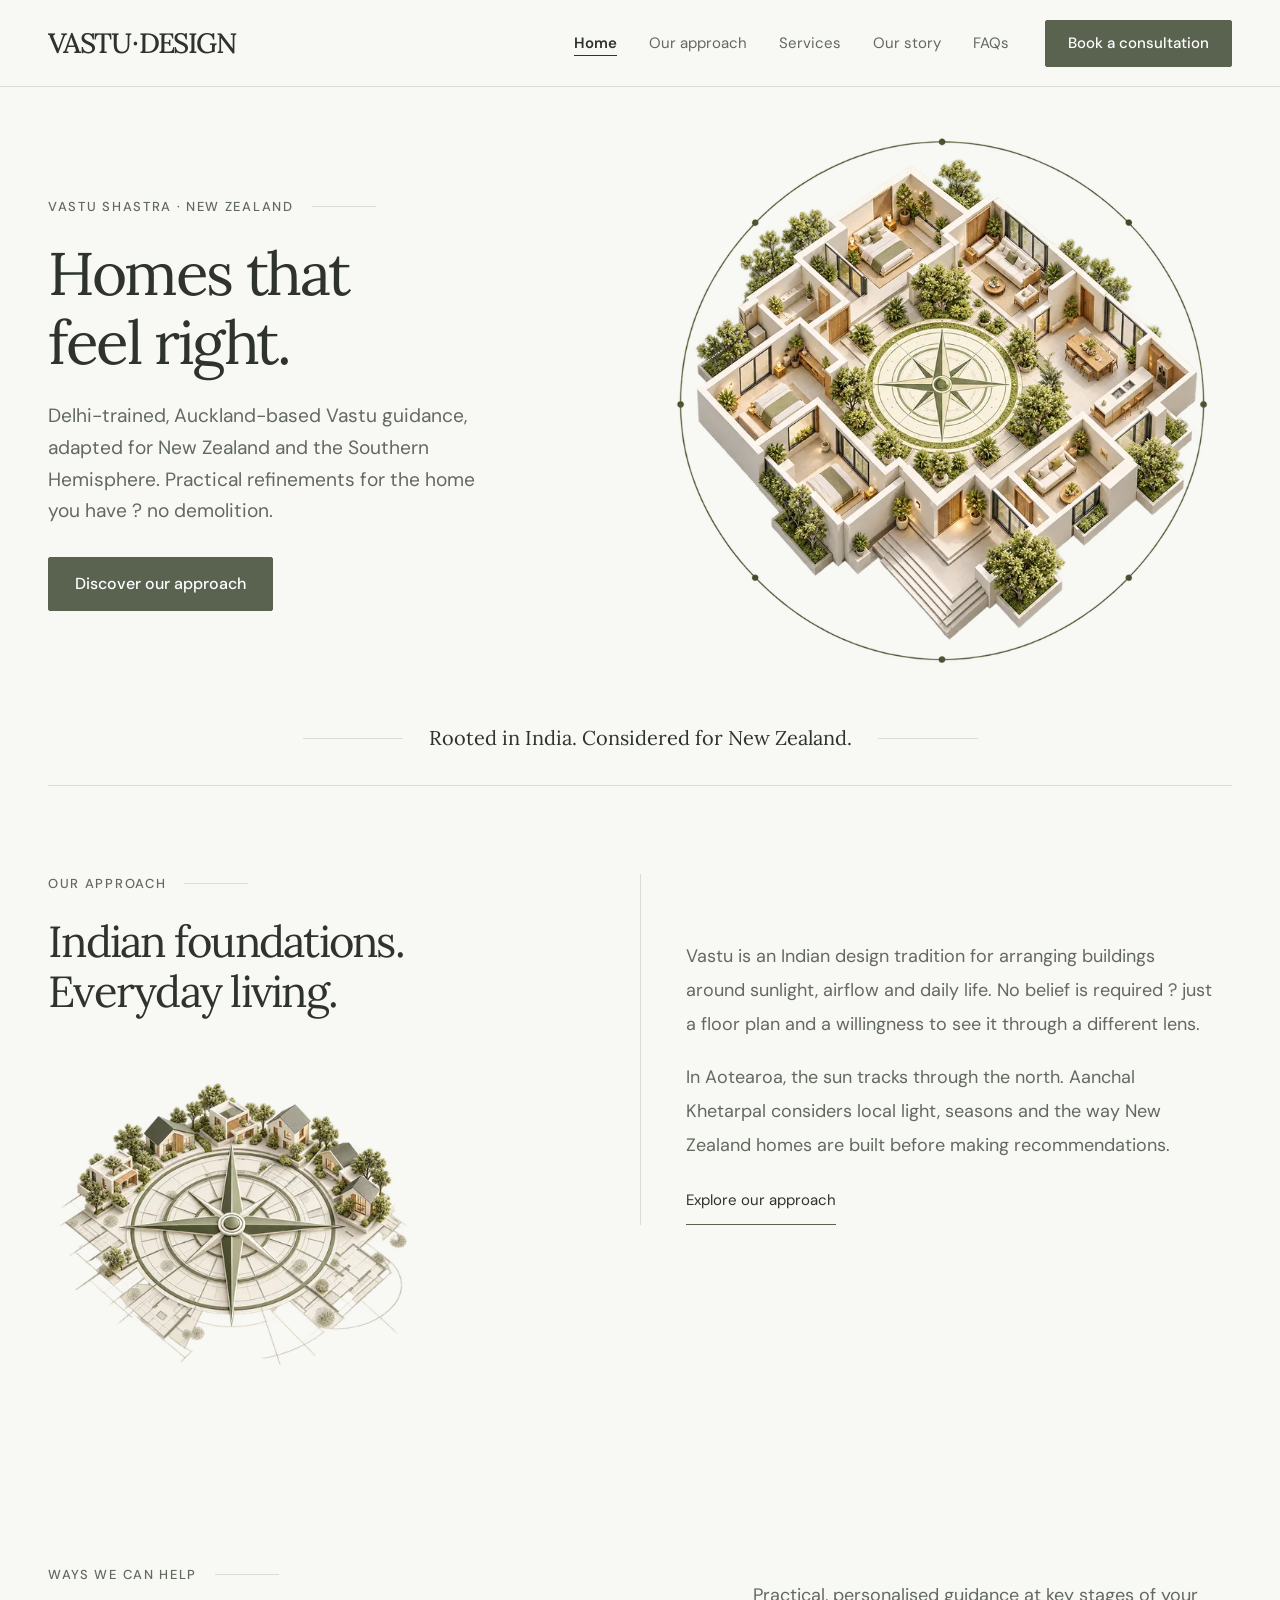
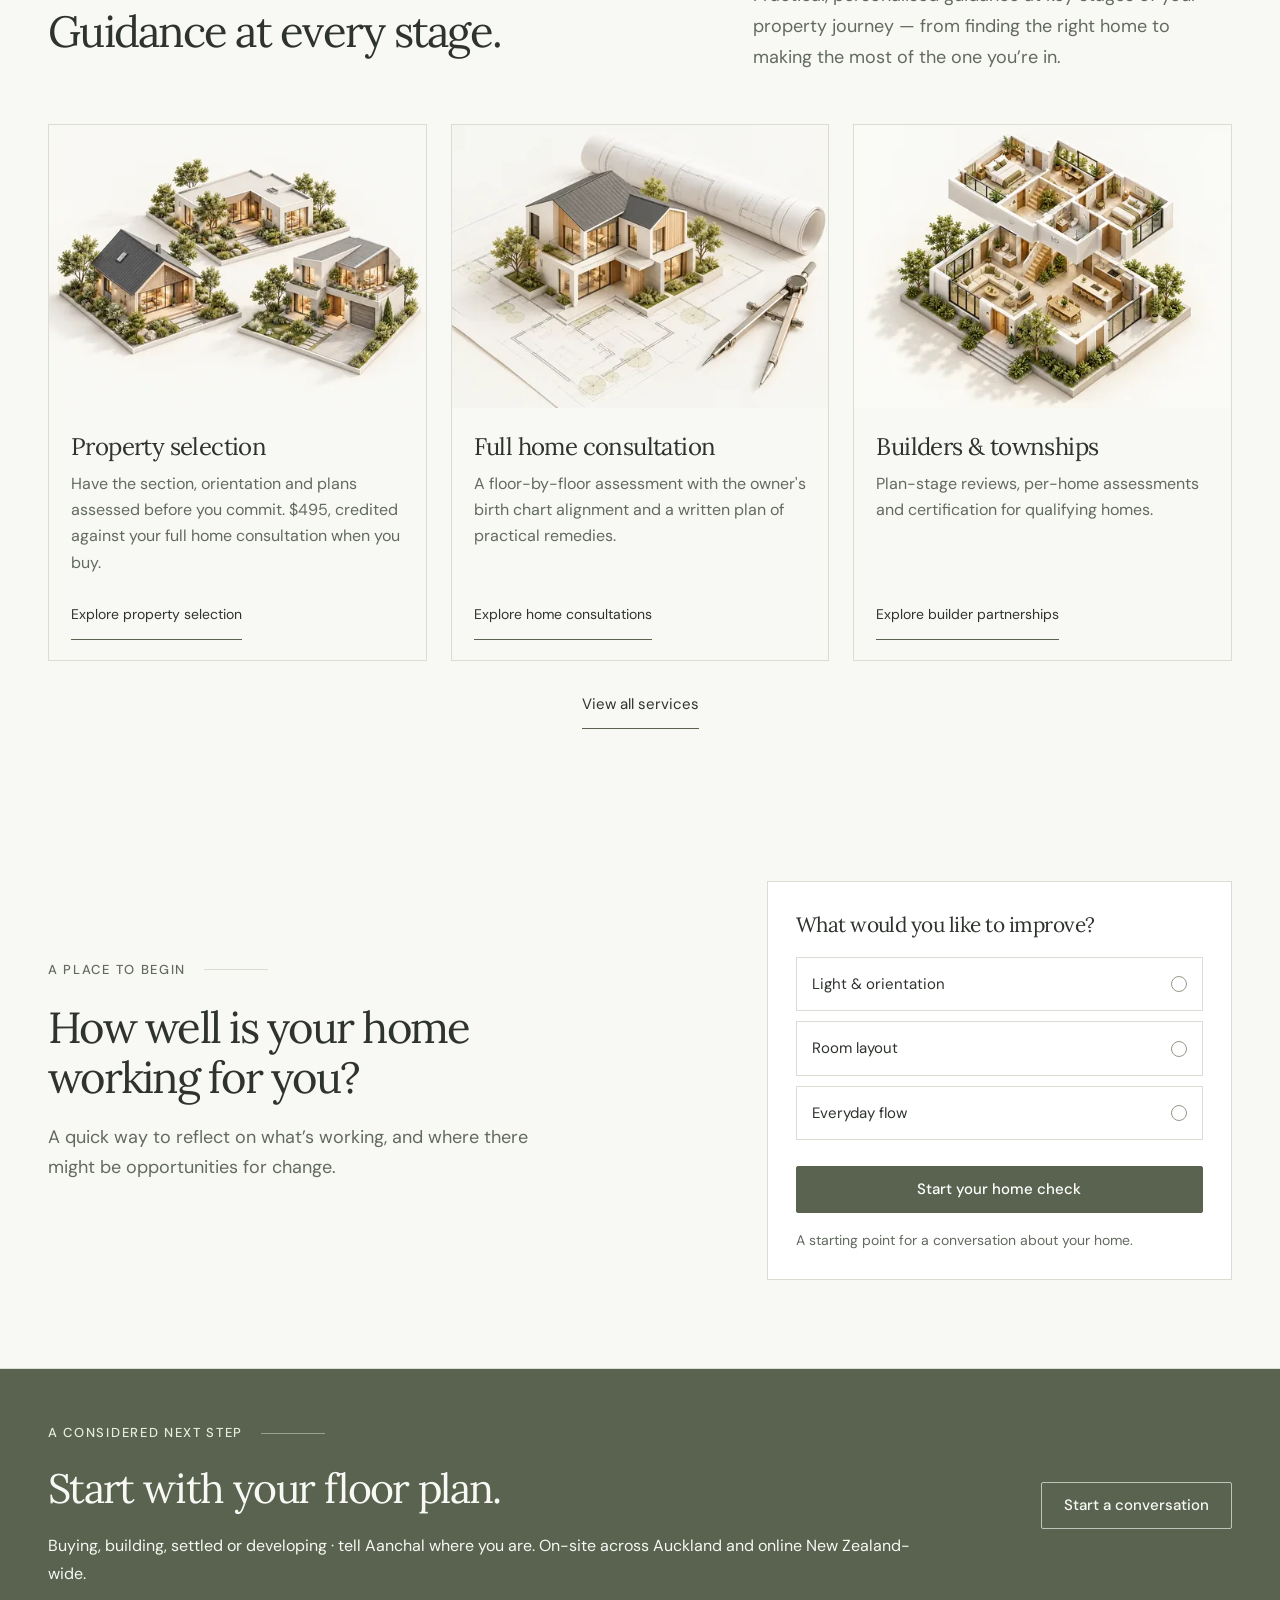
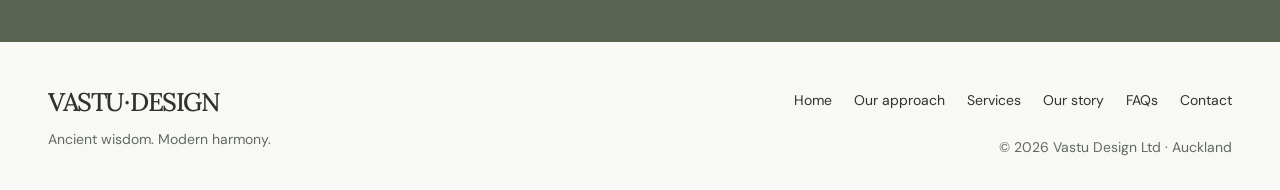
==== index.html @ be41dc6e "Initial commit" ====
<!doctype html>
<html lang="en-NZ">
<head>
  <meta charset="utf-8">
  <meta name="viewport" content="width=device-width, initial-scale=1">
  <meta name="theme-color" content="#59634f">
  <meta name="description" content="Auckland-based Vastu guidance by Aanchal Khetarpal. Southern Hemisphere consultations on-site in Auckland and online New Zealand-wide.">
  <title>Vastu Design - Homes that feel right.</title>
  <link rel="icon" type="image/svg+xml" href="data:image/svg+xml,%3Csvg%20xmlns='http://www.w3.org/2000/svg'%20viewBox='0%200%2064%2064'%3E%3Crect%20width='64'%20height='64'%20rx='10'%20fill='%23F8F8F4'/%3E%3Cpath%20d='M16%2017l16%2032%2016-32M24%2017l8%2016%208-16'%20fill='none'%20stroke='%2359634F'%20stroke-width='4'/%3E%3C/svg%3E">
  <link rel="preload" href="assets/fonts/lora-400.woff2" as="font" type="font/woff2" crossorigin>
  <link rel="preload" href="assets/fonts/dm-sans-400.woff2" as="font" type="font/woff2" crossorigin>
  <link rel="stylesheet" href="assets/vendor/bootstrap/bootstrap.min.css">
  <link rel="stylesheet" href="assets/css/styles.css">
  <script src="assets/vendor/bootstrap/bootstrap.bundle.min.js" defer></script>
  <script src="assets/js/layout.js" defer></script>
  <script src="assets/js/site.js" defer></script>
<meta property="og:title" content="Vastu Design - Homes that feel right.">
<meta property="og:description" content="Auckland-based Vastu guidance by Aanchal Khetarpal. Southern Hemisphere consultations on-site in Auckland and online New Zealand-wide.">
<meta property="og:type" content="website">
</head>
<body data-page="index">
<a class="skip-link" href="#main-content">Skip to content</a><div id="site-header-slot"></div>

  <main id="main-content"><section class="hero-section" aria-labelledby="hero-heading">
      <div class="container site-container">
        <div class="row align-items-center gx-lg-4">
          <div class="col-lg-6 hero-copy">
            <p class="eyebrow">Vastu Shastra · New Zealand</p>
            <h1 id="hero-heading">Homes that<br>feel right.</h1>
            <p class="hero-description">Delhi-trained, Auckland-based Vastu guidance, adapted for New Zealand and the Southern Hemisphere. Practical refinements for the home you have ? no demolition.</p>
            <a class="btn btn-vastu btn-lg" href="approach.html">Discover our approach</a>
          </div>
          <div class="col-lg-6 hero-art">
            <img class="img-fluid" src="assets/images/hero-vastu-home.webp" srcset="assets/images/hero-vastu-home-480.webp 480w, assets/images/hero-vastu-home-800.webp 800w, assets/images/hero-vastu-home.webp 1200w" sizes="(min-width: 1200px) 610px, (min-width: 992px) 48vw, 94vw" width="1200" height="1200" fetchpriority="high" alt="A conceptual roofless home model with a planted courtyard and a Vastu compass motif.">
          </div>
        </div>
        <p class="rooted-statement"><span>Rooted in India. Considered for New Zealand.</span></p>
      </div>
    </section>

    <section class="section-pad foundations-section home-approach" id="approach" aria-labelledby="approach-heading">
      <div class="container site-container">
        <div class="row gx-xl-5 align-items-start">
          <div class="col-lg-6">
            <p class="eyebrow">Our approach</p>
            <h2 id="approach-heading">Indian foundations. Everyday living.</h2>
            <img class="compass-art img-fluid" src="assets/images/vastu-compass.webp" srcset="assets/images/vastu-compass-480.webp 480w, assets/images/vastu-compass-800.webp 800w, assets/images/vastu-compass.webp 1000w" sizes="(min-width: 992px) 420px, 85vw" width="1000" height="1000" loading="lazy" decoding="async" alt="A conceptual architectural compass surrounded by miniature homes and floor-plan linework.">
          </div>
          <div class="col-lg-6 foundations-copy">
<p>Vastu is an Indian design tradition for arranging buildings around sunlight, airflow and daily life. No belief is required ? just a floor plan and a willingness to see it through a different lens.</p>
<p>In Aotearoa, the sun tracks through the north. Aanchal Khetarpal considers local light, seasons and the way New Zealand homes are built before making recommendations.</p>
<a class="text-link" href="approach.html">Explore our approach</a>
</div>
</div>
        </div>
    </section>

    <section class="section-pad services-section" id="services" aria-labelledby="services-heading">
      <div class="container site-container">
        <div class="row align-items-end gy-3 mb-5">
          <div class="col-lg-6">
<p class="eyebrow">Ways we can help</p>
<h2 id="services-heading">Guidance at every stage.</h2>
</div>
          <div class="col-lg-5 offset-lg-1"><p class="section-intro mb-1">Practical, personalised guidance at key stages of your property journey — from finding the right home to making the most of the one you’re in.</p></div>
        </div>
        <div class="row g-4 service-grid">
          <div class="col-md-6 col-lg-4">
            <article class="service-card">
              <img class="service-image" src="assets/images/property-selection.webp" srcset="assets/images/property-selection-480.webp 480w, assets/images/property-selection-800.webp 800w, assets/images/property-selection.webp 1000w" sizes="(min-width: 992px) 365px, (min-width: 768px) 46vw, 94vw" width="1000" height="750" loading="lazy" decoding="async" alt="Three miniature homes illustrating different property choices.">
              <div class="service-body">
<h3>Property selection</h3>
<p>Have the section, orientation and plans assessed before you commit. $495, credited against your full home consultation when you buy.</p>
<a class="text-link" href="services.html#property-selection">Explore property selection</a>
</div>
            </article>
          </div>
          <div class="col-md-6 col-lg-4">
            <article class="service-card">
              <img class="service-image" src="assets/images/home-consultation.webp" srcset="assets/images/home-consultation-480.webp 480w, assets/images/home-consultation-800.webp 800w, assets/images/home-consultation.webp 1000w" sizes="(min-width: 992px) 365px, (min-width: 768px) 46vw, 94vw" width="1000" height="750" loading="lazy" decoding="async" alt="A miniature home on architectural drawings beside a drafting compass.">
              <div class="service-body">
<h3>Full home consultation</h3>
<p>A floor-by-floor assessment with the owner's birth chart alignment and a written plan of practical remedies.</p>
<a class="text-link" href="services.html#home-consultation">Explore home consultations</a>
</div>
            </article>
          </div>
          <div class="col-md-6 col-lg-4">
            <article class="service-card">
              <img class="service-image" src="assets/images/renovation-model.webp" srcset="assets/images/renovation-model-480.webp 480w, assets/images/renovation-model-800.webp 800w, assets/images/renovation-model.webp 1000w" sizes="(min-width: 992px) 365px, (min-width: 768px) 46vw, 94vw" width="1000" height="750" loading="lazy" decoding="async" alt="A two-storey architectural model with an upper floor lifted to reveal the layout.">
              <div class="service-body">
<h3>Builders &amp; townships</h3>
<p>Plan-stage reviews, per-home assessments and certification for qualifying homes.</p>
<a class="text-link" href="services.html#builders">Explore builder partnerships</a>
</div>
            </article>
          </div>
        </div>
        <div class="section-link-row"><a class="text-link" href="services.html">View all services</a></div>
</div>
    </section>

    <section class="section-pad home-check-section" aria-labelledby="home-check-heading">
      <div class="container site-container">
        <div class="row align-items-center gy-5 gx-xl-5">
          <div class="col-lg-6">
            <p class="eyebrow">A place to begin</p>
            <h2 id="home-check-heading">How well is your home<br class="d-none d-xl-block"> working for you?</h2>
            <p class="section-intro">A quick way to reflect on what’s working, and where there might be opportunities for change.</p>
          </div>
          <div class="col-lg-5 offset-lg-1">
            <form class="home-check-panel" id="home-check-form">
              <fieldset>
                <legend>What would you like to improve?</legend>
                <label class="check-choice"><input type="radio" name="home_priority" value="light" required><span>Light &amp; orientation</span><span class="choice-indicator" aria-hidden="true"></span></label>
                <label class="check-choice"><input type="radio" name="home_priority" value="layout"><span>Room layout</span><span class="choice-indicator" aria-hidden="true"></span></label>
                <label class="check-choice"><input type="radio" name="home_priority" value="flow"><span>Everyday flow</span><span class="choice-indicator" aria-hidden="true"></span></label>
              </fieldset>
              <button class="btn btn-vastu w-100 mt-3" type="submit">Start your home check</button>
              <p class="form-note mb-0 mt-3">A starting point for a conversation about your home.</p>
            </form>
          </div>
        </div>
      </div>
    </section>

    <section class="developer-section page-cta" aria-labelledby="next-step-heading"><div class="container site-container"><div class="row align-items-center gy-4">
<div class="col-lg-9">
<p class="eyebrow">A considered next step</p>
<h2 id="next-step-heading">Start with your floor plan.</h2>
<p class="mb-0">Buying, building, settled or developing &middot; tell Aanchal where you are. On-site across Auckland and online New Zealand-wide.</p>
</div>
<div class="col-lg-3 text-lg-end"><a class="btn btn-outline-light" href="contact.html#enquiry-form">Start a conversation</a></div>
</div></div></section></main><div id="site-footer-slot"></div>

  <div class="modal fade" id="home-check-modal" tabindex="-1" aria-labelledby="check-result-heading" aria-hidden="true">
    <div class="modal-dialog modal-dialog-centered"><div class="modal-content">
<div class="modal-header">
<p class="eyebrow mb-0">Your starting point</p>
<button type="button" class="btn-close" data-bs-dismiss="modal" aria-label="Close"></button>
</div>
<div class="modal-body">
<h2 id="check-result-heading">A considered next step</h2>
<p id="check-result-description"></p>
<ul class="check-result-list" id="check-result-list"></ul>
</div>
<div class="modal-footer"><a class="btn btn-vastu" id="check-result-contact" href="contact.html?service=Full+home+consultation#enquiry-form">Talk about your home</a></div>
</div></div>
  </div>
</body>
</html>
---- assets/css/styles.css ----
@font-face{font-family:Lora;font-style:normal;font-weight:400;font-display:swap;src:url('../fonts/lora-400.woff2') format('woff2')}
@font-face{font-family:Lora;font-style:normal;font-weight:500;font-display:swap;src:url('../fonts/lora-500.woff2') format('woff2')}
@font-face{font-family:'DM Sans';font-style:normal;font-weight:400;font-display:swap;src:url('../fonts/dm-sans-400.woff2') format('woff2')}
@font-face{font-family:'DM Sans';font-style:normal;font-weight:500;font-display:swap;src:url('../fonts/dm-sans-500.woff2') format('woff2')}
@font-face{font-family:'DM Sans';font-style:normal;font-weight:600;font-display:swap;src:url('../fonts/dm-sans-600.woff2') format('woff2')}

:root{--ivory:#f8f8f4;--graphite:#2e342d;--olive:#59634f;--olive-hover:#424b3a;--sage:#eff1ea;--line:#d8ded1;--muted:#626a60;--paper:#fff;--body-font:'DM Sans',Arial,sans-serif;--heading-font:Lora,Georgia,serif;--bs-body-font-family:var(--body-font);--bs-body-color:var(--graphite);--bs-body-bg:var(--ivory);--bs-border-color:var(--line)}
html{scroll-behavior:smooth;scroll-padding-top:100px}
body{font-family:var(--body-font);font-size:1rem;line-height:1.75;background:var(--ivory);color:var(--graphite);-webkit-font-smoothing:antialiased}
::selection{background:#dce3d2;color:var(--graphite)}
img{max-width:100%;height:auto}
a{color:inherit;text-decoration:none}
a:hover{color:var(--olive-hover)}
button,input,select,textarea{font:inherit}
button,a,input,select,textarea{touch-action:manipulation}
:focus-visible{outline:3px solid var(--olive);outline-offset:5px}
section[id]{scroll-margin-top:100px}
h1,h2,h3,h4{font-family:var(--heading-font);font-weight:400;line-height:1.15;letter-spacing:-.04em;text-wrap:balance;color:var(--graphite)}
h1{font-size:clamp(2.7rem,4.7vw,4.45rem);margin:0 0 1.5rem}
h2{font-size:clamp(2.2rem,3.4vw,3.35rem);margin:0 0 1.25rem}
h3{font-size:1.55rem;margin:0 0 .65rem;letter-spacing:-.025em}
p{margin-bottom:1.15rem;color:var(--muted)}
.site-container{max-width:1240px;padding-left:28px;padding-right:28px}
.section-pad{padding:88px 0}
.eyebrow{display:flex;align-items:center;gap:18px;font-family:var(--body-font);font-size:.8125rem;line-height:1.5;font-weight:500;letter-spacing:.13em;text-transform:uppercase;color:var(--muted);margin-bottom:22px}
.eyebrow::after{content:'';width:64px;flex:none;height:1px;background:var(--line)}
.section-intro{font-size:1.125rem;line-height:1.7;max-width:520px}
.pale-panel{background:var(--sage)}
.skip-link{position:fixed;left:16px;top:-100px;padding:12px 20px;background:var(--graphite);color:#fff;z-index:1100}
.skip-link:focus{top:16px;color:#fff}
.site-header{background:rgba(248,248,244,.97);border-bottom:1px solid var(--line);position:sticky;top:0;z-index:1030}
.navbar{min-height:86px;padding-top:12px;padding-bottom:12px}
.wordmark{font-family:var(--heading-font);font-size:1.75rem;font-weight:500;letter-spacing:-.055em;line-height:1.15;white-space:nowrap;color:var(--graphite)}
.wordmark span{display:inline-block;margin:0 .05em}
.navbar-brand{margin-right:28px}
.navbar .nav-link{font-size:.9375rem;font-weight:400;color:var(--muted);padding:12px 16px!important}
.navbar .nav-link:hover,.navbar .nav-link:focus{color:var(--graphite)}
.nav-booking{margin-left:20px}
.navbar-toggler{border:1px solid var(--line);border-radius:0;padding:8px;min-width:44px;min-height:44px}
.navbar-toggler:focus{box-shadow:0 0 0 3px rgba(89,99,79,.2)}
.navbar-toggler-icon{width:1.2em;height:1.2em}
.btn{border-radius:2px;padding:12px 22px;min-height:46px;font-family:var(--body-font);font-size:.9375rem;font-weight:500;line-height:1.4;letter-spacing:0;transition:background-color .18s,color .18s,border-color .18s,box-shadow .18s}
.btn-vastu{color:#fff;background:var(--olive);border:1px solid var(--olive)}
.btn-vastu:hover,.btn-vastu:focus-visible,.btn-vastu:active{color:#fff;background:var(--olive-hover);border-color:var(--olive-hover)}
.btn-vastu:disabled{color:#fff;background:var(--olive);opacity:.65}
.btn-lg{padding:15px 26px;font-size:1rem}
.btn-outline-light{color:var(--ivory);border-color:rgba(248,248,244,.65)}
.btn-outline-light:hover{color:var(--olive);background:var(--ivory);border-color:var(--ivory)}
.text-link{display:inline-block;min-height:44px;padding:7px 0 4px;border-bottom:1px solid var(--olive);font-size:.9375rem;line-height:1.6;color:var(--graphite)}
.text-link:hover{color:var(--olive-hover);border-bottom-color:var(--olive-hover)}
.hero-section{padding-top:28px}
.hero-copy{padding-top:30px;padding-bottom:32px}
.hero-description{max-width:440px;font-size:1.2rem;line-height:1.65;margin-bottom:30px}
.hero-art{display:flex;justify-content:center;align-items:center;min-height:540px}
.hero-art img{width:100%;max-width:610px;aspect-ratio:1;object-fit:contain}
.rooted-statement{display:flex;align-items:center;justify-content:center;gap:26px;font-family:var(--heading-font);font-size:1.25rem;line-height:1.5;color:var(--graphite);padding:28px 0 32px;margin:0;border-bottom:1px solid var(--line);text-align:center}
.rooted-statement::before,.rooted-statement::after{content:'';height:1px;width:100px;background:var(--line);flex:0 1 100px}
.foundations-section{padding-bottom:76px}
.foundations-copy{padding-top:65px;padding-left:45px;border-left:1px solid var(--line)}
.foundations-copy p{font-size:1.125rem;line-height:1.9;max-width:530px}
.compass-art{display:block;width:365px;max-width:90%;margin-top:5px;aspect-ratio:1;object-fit:contain}
.principle-grid{margin-top:36px}
.principle{padding:5px 30px 0;border-right:1px solid var(--line)}
.principle:first-child{padding-left:0}
.principle:last-child{border-right:0}
.principle-number{display:block;color:var(--muted);font-size:.875rem;letter-spacing:.04em;margin-bottom:8px}
.principle p{font-size:1rem;line-height:1.6;max-width:225px;margin-bottom:0}
.hemisphere-section{padding:55px 0 40px}
.hand-art{display:block;width:100%;aspect-ratio:4/3;object-fit:contain}
.home-check-section{border-bottom:1px solid var(--line)}
.home-check-panel{padding:28px;background:var(--paper);border:1px solid var(--line)}
.home-check-panel legend{font-family:var(--heading-font);font-size:1.3rem;line-height:1.4;float:none;margin-bottom:18px;letter-spacing:-.025em}
.check-choice{position:relative;display:flex;align-items:center;gap:14px;justify-content:space-between;border:1px solid var(--line);padding:13px 15px;margin-bottom:10px;cursor:pointer;font-size:.9375rem;min-height:50px;transition:background .15s,border-color .15s}
.check-choice input{position:absolute;opacity:0;width:1px;height:1px}
.choice-indicator{width:16px;height:16px;border:1px solid #929b88;border-radius:50%;flex:none}
.check-choice:has(input:checked){background:var(--sage);border-color:var(--olive)}
.check-choice:has(input:checked) .choice-indicator{border:5px solid var(--olive);background:var(--ivory)}
.check-choice:has(input:focus-visible){outline:3px solid var(--olive);outline-offset:3px}
.form-note{font-size:.875rem;line-height:1.6;color:var(--muted)}
.services-section{padding-bottom:64px}
.service-card{height:100%;display:flex;flex-direction:column;border:1px solid var(--line);background:var(--ivory)}
.service-image{display:block;width:100%;aspect-ratio:4/3;object-fit:cover;background:var(--sage)}
.service-body{padding:25px 22px 20px;display:flex;flex-direction:column;flex:1}
.service-body h3{font-size:1.5rem}
.service-body p{line-height:1.65;margin-bottom:20px}
.service-body .text-link{margin-top:auto;align-self:flex-start;font-size:.875rem}
.secondary-services{border-top:1px solid var(--line);margin-top:34px;padding-top:26px}
.secondary-services>div{border-right:1px solid var(--line);padding:0 28px}
.secondary-services>div:first-child{padding-left:0}
.secondary-services>div:last-child{border-right:0;padding-right:0}
.secondary-services a{display:block}
.secondary-services h3{font-family:var(--body-font);font-size:1rem;letter-spacing:0;margin:0 0 8px}
.secondary-services p{font-size:.9375rem;line-height:1.65;margin:0}
.secondary-services a:hover h3{text-decoration:underline;text-underline-offset:5px}
.developer-section{background:var(--olive);padding:54px 0}
.developer-section h2{font-size:clamp(2rem,3.2vw,3rem);color:var(--ivory)}
.developer-section p{color:var(--ivory)}
.developer-section .eyebrow{color:#e8ebdf}
.developer-section .eyebrow::after{background:rgba(248,248,244,.4)}
.story-section{border-bottom:1px solid var(--line)}
.story-frame{position:relative;width:100%;max-width:340px;margin:auto;aspect-ratio:142/225;overflow:hidden;background:var(--sage)}
.story-reference{position:absolute;width:316.1971831%;max-width:none;height:auto;left:-209.8591549%;top:-541.7777778%}
.story-figure figcaption{text-align:center;font-size:.875rem;margin:15px 0 0;color:var(--muted)}
.story-video{display:block;width:100%;height:100%;object-fit:contain;background:var(--sage)}
.faq-section{padding-top:72px;padding-bottom:72px}
.vastu-accordion{--bs-accordion-bg:transparent;--bs-accordion-color:var(--muted);--bs-accordion-border-color:var(--line);--bs-accordion-btn-color:var(--graphite);--bs-accordion-active-bg:var(--sage);--bs-accordion-active-color:var(--graphite);--bs-accordion-btn-focus-box-shadow:0 0 0 3px rgba(89,99,79,.16)}
.accordion-button{font-family:var(--body-font);font-size:1rem;line-height:1.5;padding:21px 18px}
.accordion-button::after{background-image:none!important;content:'+';width:20px;height:24px;line-height:24px;font-size:1.4rem;font-weight:400;color:var(--olive);text-align:center;transform:none!important}
.accordion-button:not(.collapsed)::after{content:'−'}
.accordion-body{padding:20px 18px 25px;font-size:1rem;line-height:1.8}
.accordion-item:first-child{border-top:1px solid var(--line)}
.accordion-item:last-child{border-bottom:1px solid var(--line)}
.contact-reassurance{font-size:.9375rem;border-top:1px solid var(--line);padding-top:22px;margin-top:28px;max-width:360px}
.enquiry-form{background:var(--paper);padding:32px;border:1px solid var(--line)}
.form-label{font-size:.9375rem;color:var(--graphite);margin-bottom:7px}
.optional-label{font-size:.875rem;color:var(--muted)}
.form-control,.form-select{border:1px solid var(--line);background-color:var(--ivory);border-radius:1px;min-height:48px;padding:11px 13px;color:var(--graphite);font-size:1rem;line-height:1.6}
.form-control:focus,.form-select:focus{border-color:var(--olive);background-color:var(--paper);box-shadow:0 0 0 3px rgba(89,99,79,.12)}
textarea.form-control{min-height:155px;resize:vertical}
.form-check{padding-left:1.85rem;line-height:1.65}
.form-check-input{margin-top:.35em;margin-left:-1.85rem!important;border-color:#9aa28f;border-radius:2px!important}
.form-check-input:checked{background-color:var(--olive);border-color:var(--olive)}
.form-check-input:focus{border-color:var(--olive);box-shadow:0 0 0 3px rgba(89,99,79,.12)}
.form-check-label{font-size:.9375rem;cursor:pointer}
.honeypot{position:absolute;width:1px;height:1px;overflow:hidden;clip-path:inset(50%);white-space:nowrap}
.invalid-feedback{font-size:.875rem}
.form-status{padding:13px 15px;border:1px solid var(--line);font-size:.9375rem;line-height:1.65;color:var(--graphite);background:var(--sage)}
.form-status.is-error{border-color:#ccaba6;color:#7a352d;background:#fff8f7}
.form-status.is-success{background:var(--sage)}
.site-footer{padding:38px 0 32px}
.footer-wordmark{display:inline-block;font-size:1.6rem}
.site-footer p{font-size:.875rem;margin:7px 0 0}
.footer-nav{display:flex;justify-content:flex-end;align-items:center;flex-wrap:wrap;gap:16px 22px;font-size:.875rem;line-height:1.5}
.footer-nav a{padding:10px 0;min-height:40px}
.footer-nav a:hover{text-decoration:underline;text-underline-offset:5px}
.copyright{padding-left:22px;border-left:1px solid var(--line);color:var(--muted)}
.modal-content{background:var(--ivory);border-radius:2px;border-color:var(--line)}
.modal-header,.modal-footer{border-color:var(--line);padding:20px 25px}
.modal-body{padding:25px}
.modal-body h2{font-size:2.2rem}
.check-result-list{padding-left:22px;color:var(--muted);line-height:1.8}
.check-result-list li{margin-bottom:10px}
.modal-footer{justify-content:flex-start}

@media(min-width:1400px){.hero-art{min-height:600px}.hero-art img{max-width:640px}.hero-copy{padding-right:25px}}
@media(max-width:1199.98px){.navbar .nav-link{padding-left:12px!important;padding-right:12px!important}.nav-booking{margin-left:10px}.wordmark{font-size:1.55rem}.hero-art{min-height:470px}.section-pad{padding-top:72px;padding-bottom:72px}.principle{padding-left:22px;padding-right:22px}}
@media(max-width:991.98px){html{scroll-padding-top:88px}section[id]{scroll-margin-top:88px}.site-container{max-width:780px;padding-left:24px;padding-right:24px}.navbar{min-height:76px}.wordmark{font-size:1.6rem}.navbar-collapse{padding:14px 0 12px}.navbar .nav-link{padding:13px 0!important}.nav-booking{margin:12px 0 0}.nav-booking .btn{width:100%}.hero-section{padding-top:38px}.hero-copy{padding-top:0;padding-bottom:12px;max-width:640px}.hero-art{min-height:0;margin-top:6px}.hero-art img{max-width:600px}.hero-description{max-width:570px}.rooted-statement{font-size:1.1rem;gap:20px}.foundations-copy{padding:30px 12px 0;border-left:0}.foundations-copy p{max-width:none}.compass-art{max-width:360px;margin-bottom:0}.principle-grid{row-gap:30px;margin-top:30px}.principle{padding:0 25px!important}.principle:nth-child(odd){padding-left:0!important}.principle:nth-child(even){border-right:0}.principle p{max-width:280px}.hemisphere-section{padding:56px 0 36px}.hand-art{max-width:620px;margin:auto}.secondary-services>div{padding-left:18px;padding-right:18px}.developer-section{padding:44px 0}.story-frame{max-width:300px}.faq-section{padding-top:64px;padding-bottom:64px}.footer-nav{justify-content:flex-start}.copyright{margin-left:0}.story-section .section-intro{max-width:none}}
@media(max-width:767.98px){body{line-height:1.7}.section-pad{padding:58px 0}.site-container{padding-left:22px;padding-right:22px}.eyebrow{font-size:.8125rem;letter-spacing:.105em;gap:14px;margin-bottom:18px}.eyebrow::after{width:40px}h1{font-size:clamp(2.5rem,7.6vw,3.5rem)}h2{font-size:clamp(2.05rem,6.7vw,2.8rem)}.hero-description{font-size:1.1rem}.section-intro{font-size:1.05rem}.rooted-statement{font-size:1.05rem;padding:20px 0 26px;gap:14px}.rooted-statement::before,.rooted-statement::after{max-width:35px}.compass-art{width:320px;max-width:90%}.foundations-copy p{font-size:1.05rem;line-height:1.85}.principle{padding-right:18px!important;padding-left:18px!important}.principle h3{font-size:1.45rem}.principle p{font-size:.9375rem}.home-check-panel{padding:23px}.services-section .mb-5{margin-bottom:30px!important}.service-body{padding:24px}.service-body .text-link{font-size:.9375rem}.secondary-services{padding-top:0;margin-top:26px}.secondary-services>div{padding:20px 0!important;border-right:0;border-bottom:1px solid var(--line)}.secondary-services>div:last-child{border-bottom:0}.story-frame{max-width:280px}.enquiry-form{padding:24px}.footer-nav{gap:8px 22px}.copyright{flex-basis:100%;padding:12px 0 0;border-left:0;border-top:1px solid var(--line)}.faq-section .row{--bs-gutter-y:1.5rem}.site-footer{padding:30px 0}.developer-section h2{font-size:2.2rem}.contact-reassurance{margin-bottom:0}}
@media(max-width:374.98px){.site-container{padding-left:18px;padding-right:18px}.wordmark{font-size:1.4rem}h1{font-size:2.45rem}.eyebrow{font-size:.75rem;letter-spacing:.075em}.eyebrow::after{width:24px}.rooted-statement::before,.rooted-statement::after{display:none}.principle{padding-left:14px!important;padding-right:14px!important}.home-check-panel,.enquiry-form{padding:20px}.btn{padding-left:18px;padding-right:18px}}
@media(prefers-reduced-motion:reduce){html{scroll-behavior:auto}*,*::before,*::after{transition:none!important;animation:none!important}}

/* Multipage navigation, page openings and supporting content. */
.navbar .nav-link.active{color:var(--graphite);font-weight:600;text-decoration:underline;text-decoration-thickness:1px;text-underline-offset:7px}
.nav-booking .btn.active{color:#fff;background:var(--olive-hover);border-color:var(--olive-hover)}
.page-breadcrumb{padding-top:30px;padding-bottom:0}
.breadcrumb{--bs-breadcrumb-divider:' / ';font-size:.875rem;margin:0;color:var(--muted)}
.breadcrumb a:hover{text-decoration:underline;text-underline-offset:4px}
.breadcrumb-item.active{color:var(--muted)}
.page-opening{padding-top:52px}
.inner-page h1{font-size:clamp(2.6rem,4.4vw,3.65rem)}
.inner-page .foundations-copy{padding-top:70px}
.inner-page .foundations-section{padding-bottom:76px}
.inner-page .compass-art{width:410px;max-width:90%}
.inner-page .contact-section{margin-top:26px}
.service-card[id]{scroll-margin-top:108px}
.service-body h2{font-size:1.5rem;line-height:1.2;letter-spacing:-.025em;margin:0 0 .65rem}
.service-focus{padding-left:18px;line-height:1.7;font-size:.9375rem;color:var(--muted);margin:0 0 22px}
.service-focus li{padding-left:2px;margin:0 0 5px}
.section-link-row{margin-top:24px;text-align:center}
.step-card{border-top:1px solid var(--line);padding-top:24px;height:100%}
.step-card h3{font-size:1.5rem}
.step-card p{margin-bottom:0;line-height:1.7}
.preparation-list{margin:0 0 20px}
.preparation-list>div{padding:18px 0;border-top:1px solid var(--line)}
.preparation-list dt{font-size:1rem;font-weight:500;margin-bottom:8px}
.preparation-list dd{font-size:1rem;line-height:1.7;color:var(--muted);margin:0}
.footer-nav .copyright{flex-basis:100%;border-left:0;padding-left:0;text-align:right}
@media(min-width:992px) and (max-width:1199.98px){.navbar .nav-link{padding-left:10px!important;padding-right:10px!important}.navbar-brand{margin-right:14px}.nav-booking{margin-left:8px}.nav-booking .btn{padding-left:16px;padding-right:16px}}
@media(max-width:991.98px){.page-opening{padding-top:40px}.inner-page .foundations-copy{padding-top:28px}.footer-nav .copyright{text-align:left}.inner-page .compass-art{width:360px;max-width:90%}}
@media(max-width:767.98px){.page-breadcrumb{padding-top:24px}.page-opening{padding-top:34px}.inner-page h1{font-size:clamp(2.45rem,7.2vw,3.2rem)}.inner-page .foundations-section{padding-bottom:58px}.inner-page .contact-section{margin-top:20px}.service-focus{font-size:1rem}.section-link-row{margin-top:18px}.page-cta h2{font-size:2.2rem}.footer-nav .copyright{padding-top:12px}}
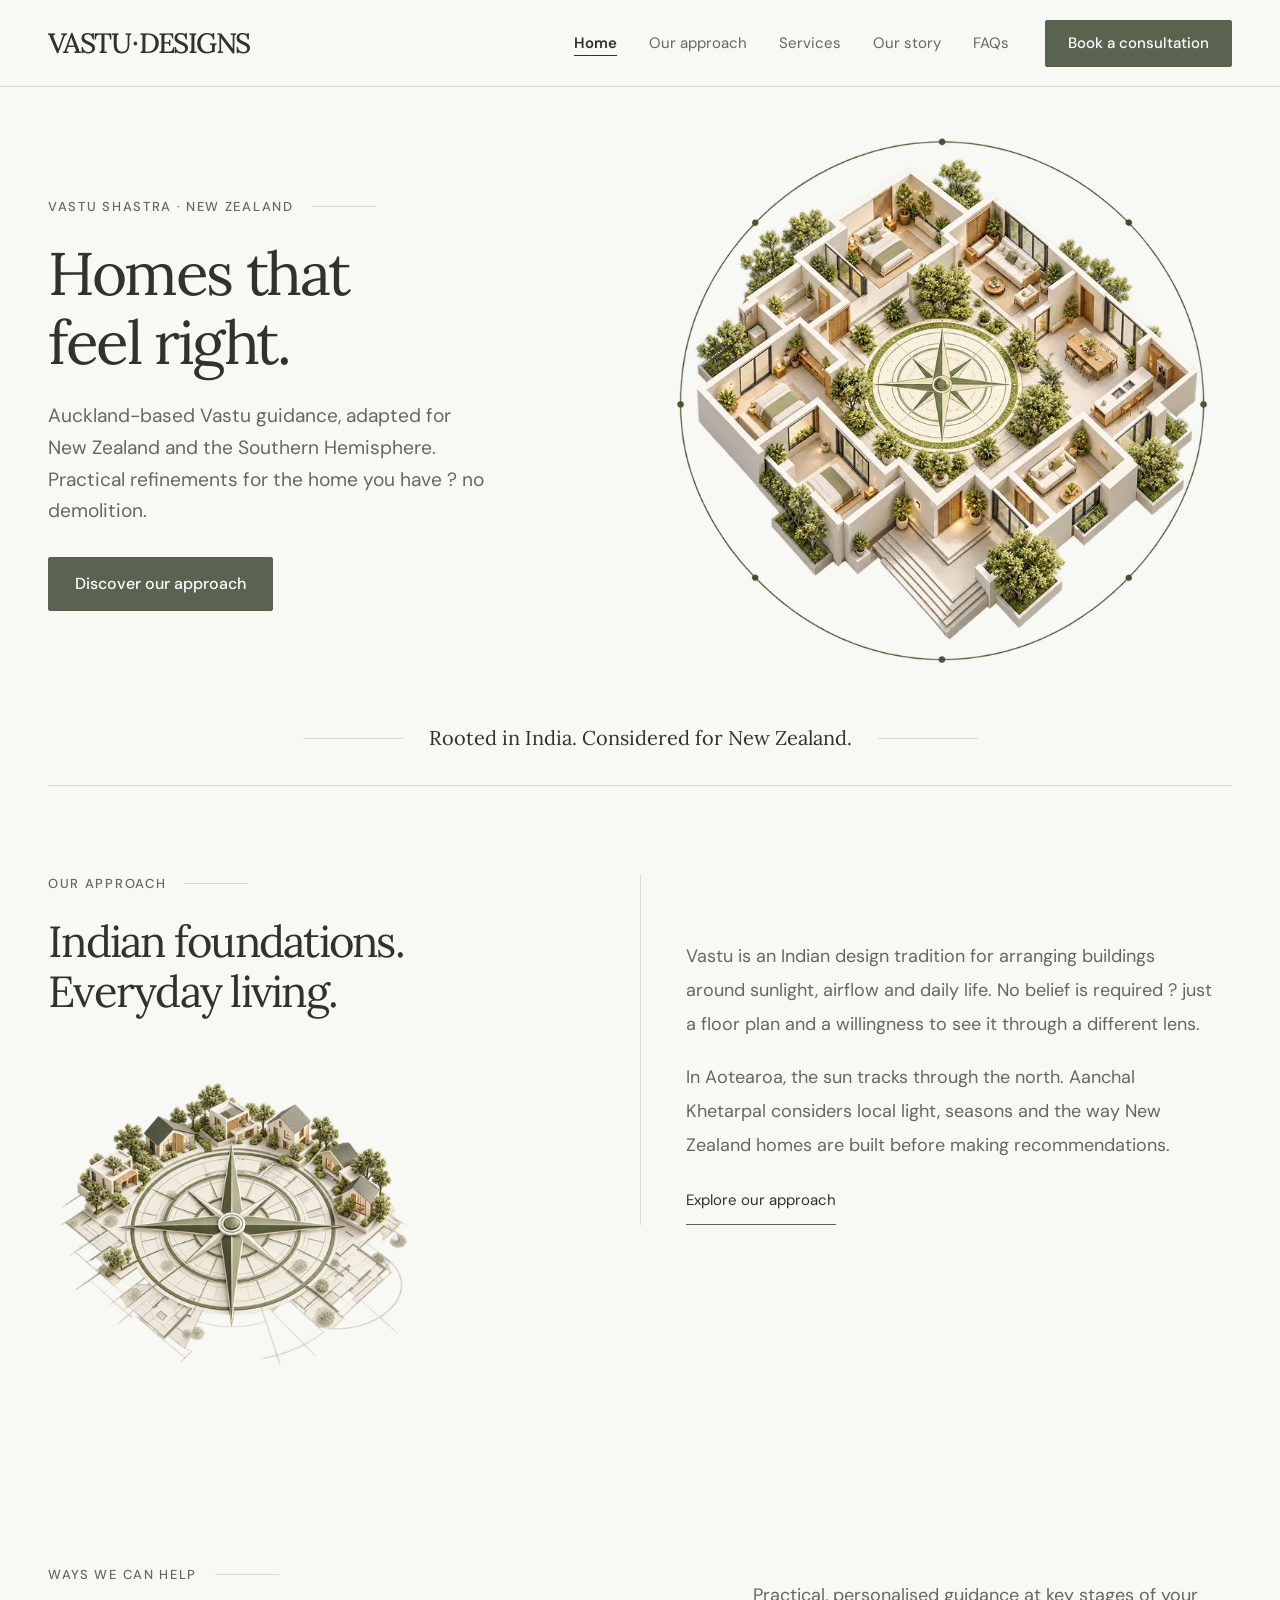
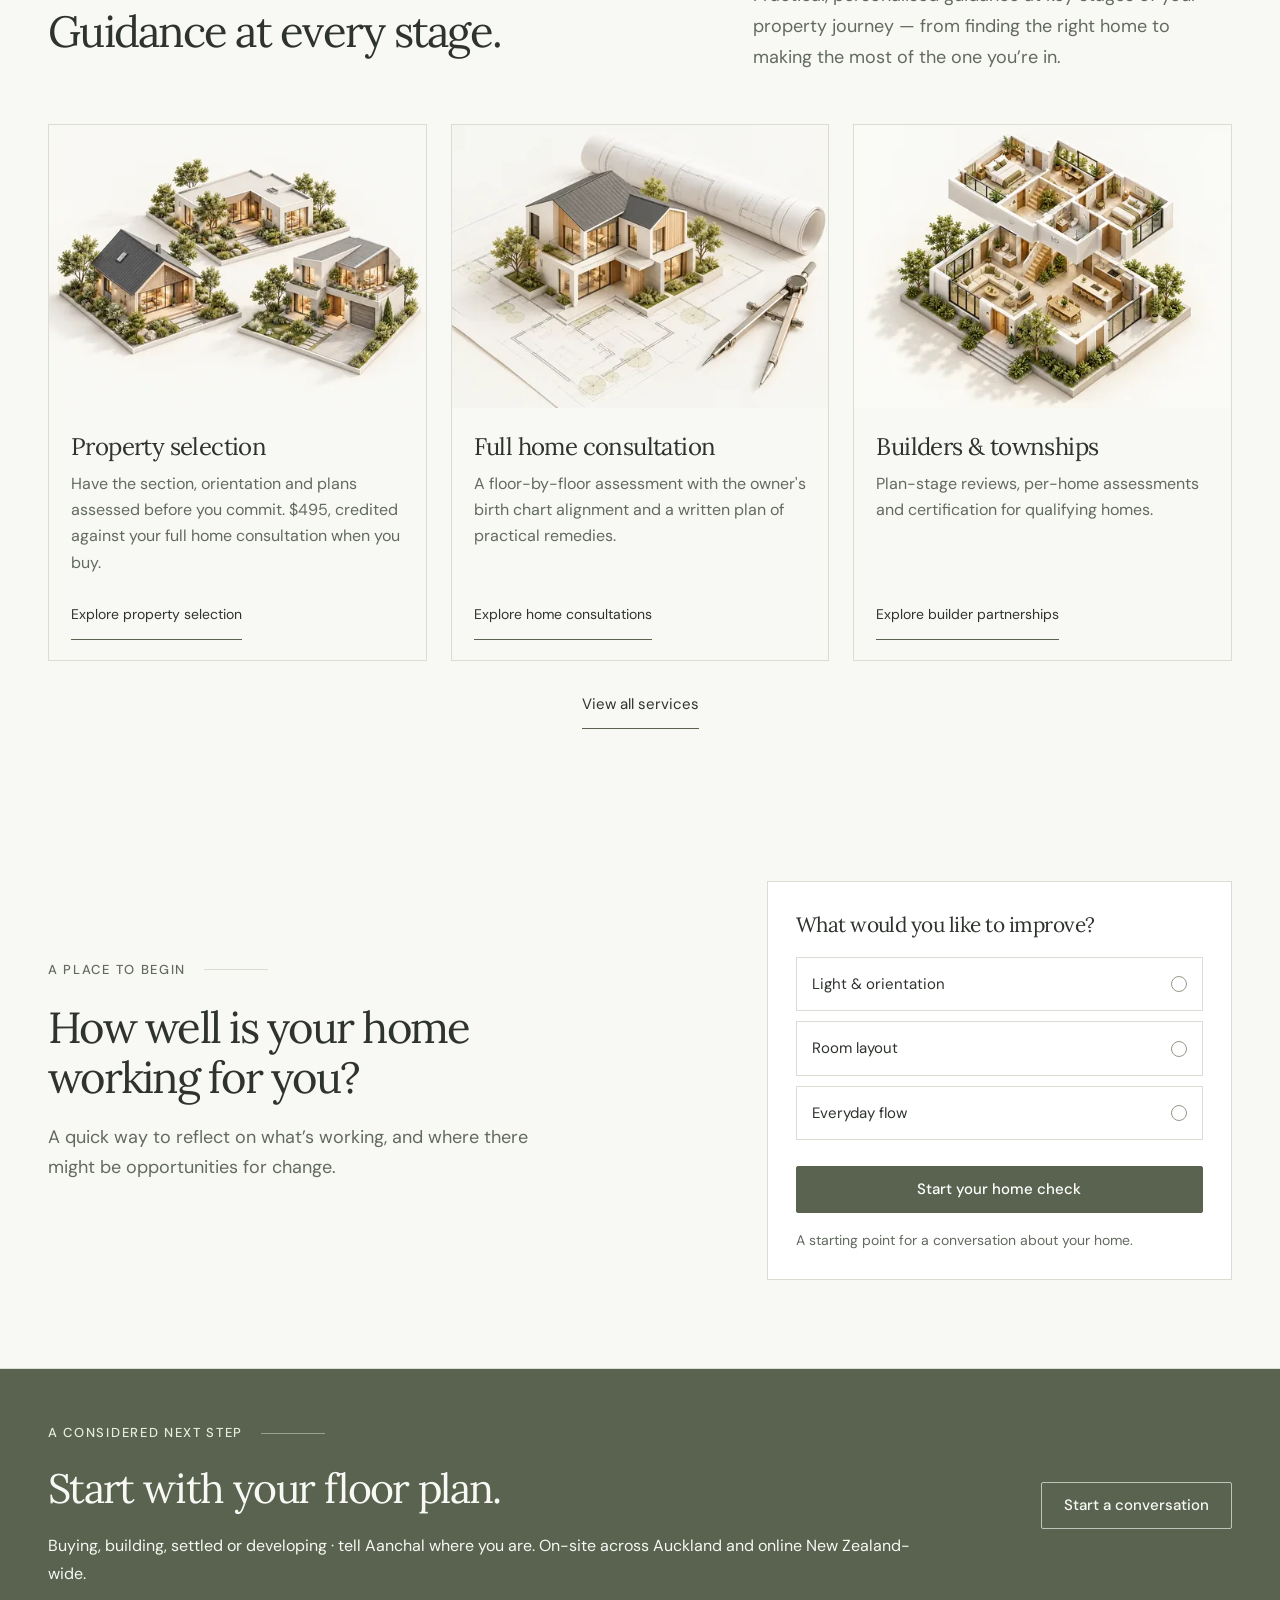
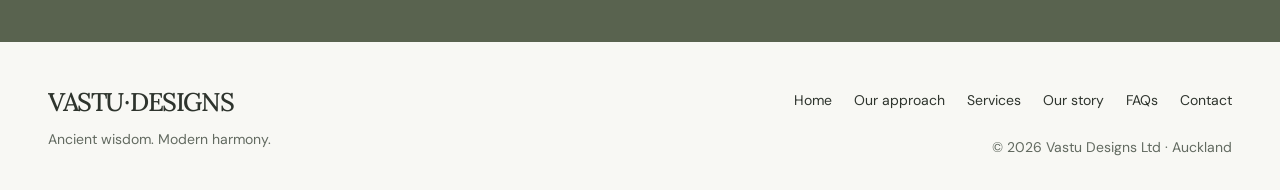
==== commit b3037925: "design to designs change" ====
--- a/index.html
+++ b/index.html
@@ -1,3 +1,6 @@
+
+
+
 <!doctype html>
 <html lang="en-NZ">
 <head>
@@ -5,7 +8,7 @@
   <meta name="viewport" content="width=device-width, initial-scale=1">
   <meta name="theme-color" content="#59634f">
   <meta name="description" content="Auckland-based Vastu guidance by Aanchal Khetarpal. Southern Hemisphere consultations on-site in Auckland and online New Zealand-wide.">
-  <title>Vastu Design - Homes that feel right.</title>
+  <title>Vastu Designs - Homes that feel right.</title>
   <link rel="icon" type="image/svg+xml" href="data:image/svg+xml,%3Csvg%20xmlns='http://www.w3.org/2000/svg'%20viewBox='0%200%2064%2064'%3E%3Crect%20width='64'%20height='64'%20rx='10'%20fill='%23F8F8F4'/%3E%3Cpath%20d='M16%2017l16%2032%2016-32M24%2017l8%2016%208-16'%20fill='none'%20stroke='%2359634F'%20stroke-width='4'/%3E%3C/svg%3E">
   <link rel="preload" href="assets/fonts/lora-400.woff2" as="font" type="font/woff2" crossorigin>
   <link rel="preload" href="assets/fonts/dm-sans-400.woff2" as="font" type="font/woff2" crossorigin>
@@ -14,7 +17,7 @@
   <script src="assets/vendor/bootstrap/bootstrap.bundle.min.js" defer></script>
   <script src="assets/js/layout.js" defer></script>
   <script src="assets/js/site.js" defer></script>
-<meta property="og:title" content="Vastu Design - Homes that feel right.">
+<meta property="og:title" content="Vastu Designs - Homes that feel right.">
 <meta property="og:description" content="Auckland-based Vastu guidance by Aanchal Khetarpal. Southern Hemisphere consultations on-site in Auckland and online New Zealand-wide.">
 <meta property="og:type" content="website">
 </head>
@@ -27,7 +30,7 @@
           <div class="col-lg-6 hero-copy">
             <p class="eyebrow">Vastu Shastra · New Zealand</p>
             <h1 id="hero-heading">Homes that<br>feel right.</h1>
-            <p class="hero-description">Delhi-trained, Auckland-based Vastu guidance, adapted for New Zealand and the Southern Hemisphere. Practical refinements for the home you have ? no demolition.</p>
+            <p class="hero-description">Auckland-based Vastu guidance, adapted for New Zealand and the Southern Hemisphere. Practical refinements for the home you have ? no demolition.</p>
             <a class="btn btn-vastu btn-lg" href="approach.html">Discover our approach</a>
           </div>
           <div class="col-lg-6 hero-art">
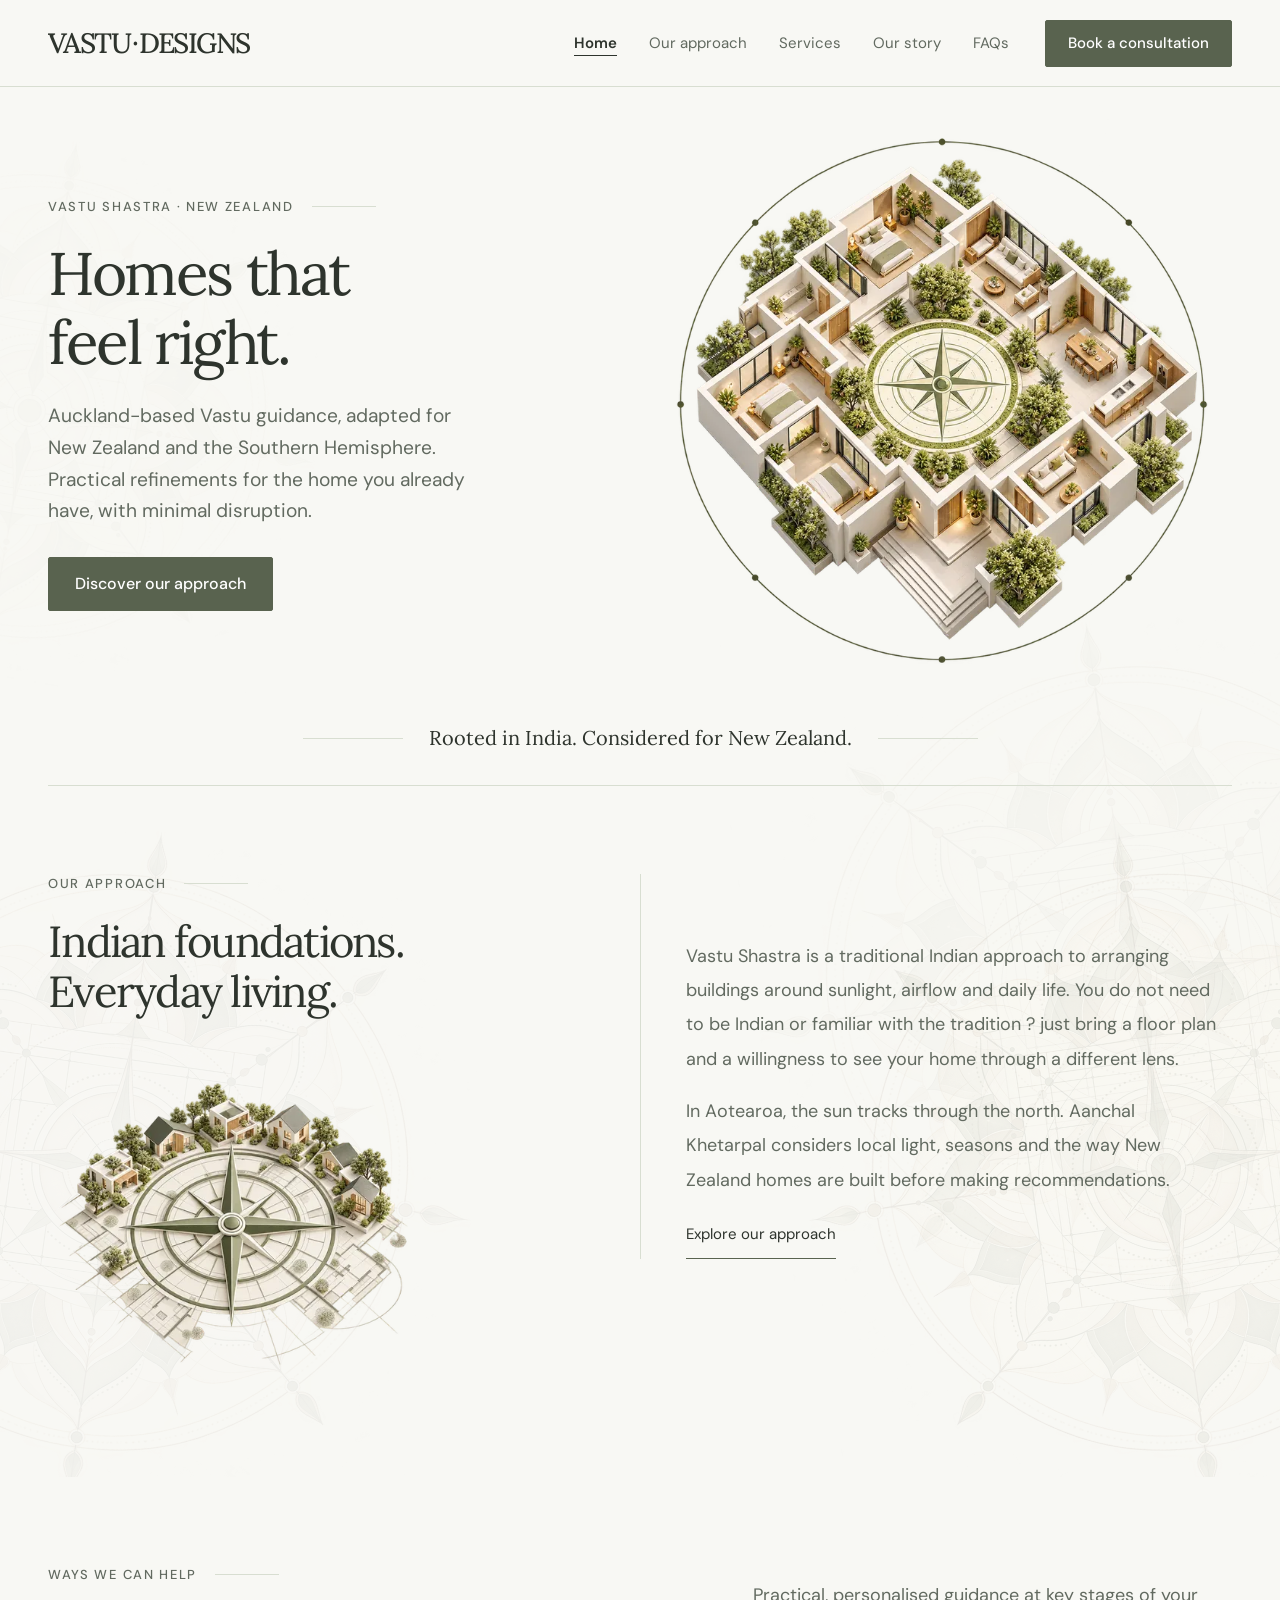
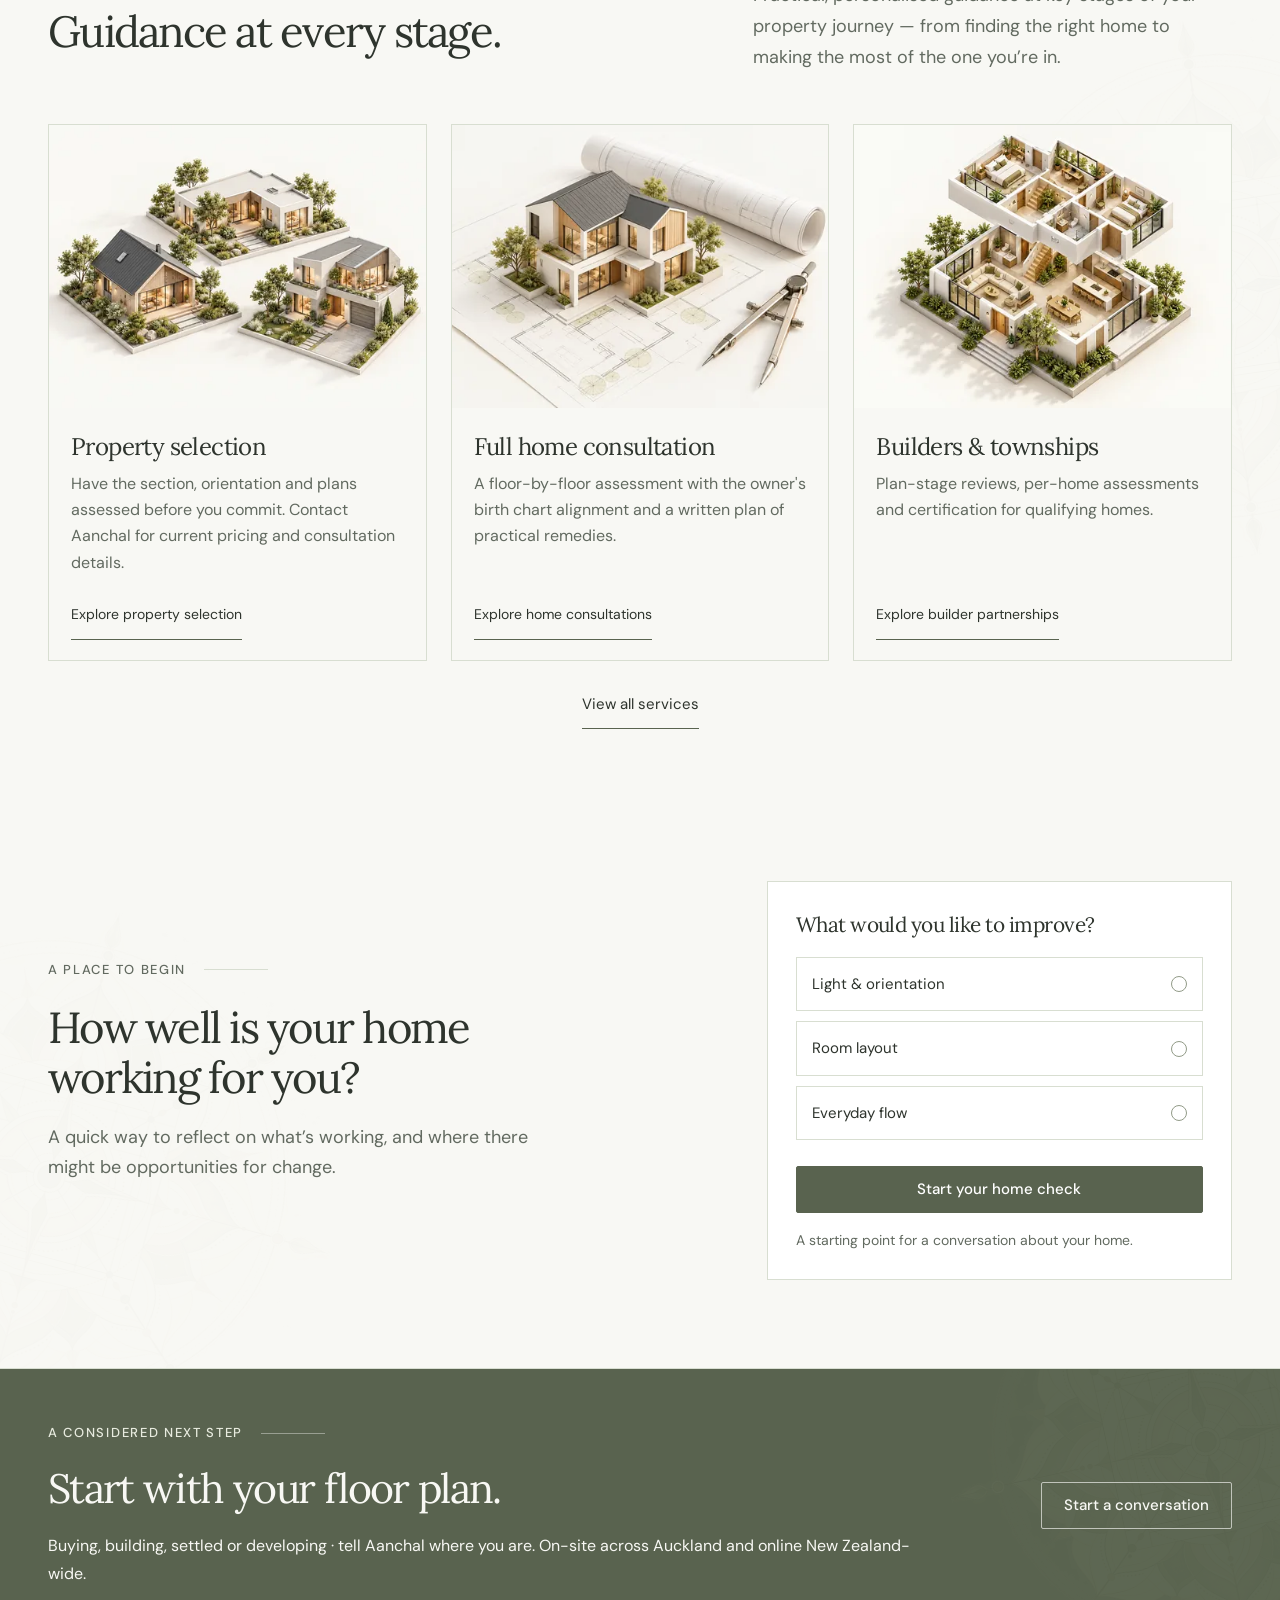
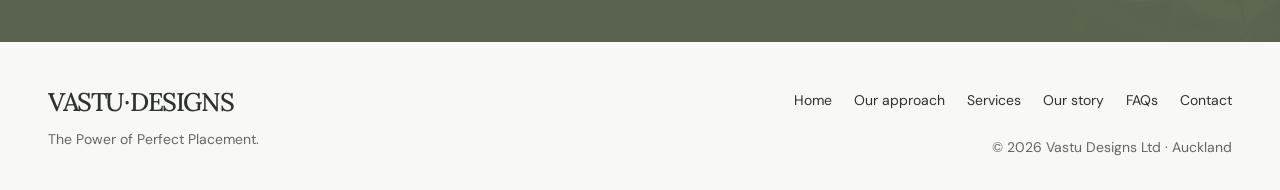
==== commit bf1618a1: "solved all issues" ====
--- a/index.html
+++ b/index.html
@@ -7,7 +7,7 @@
   <meta charset="utf-8">
   <meta name="viewport" content="width=device-width, initial-scale=1">
   <meta name="theme-color" content="#59634f">
-  <meta name="description" content="Auckland-based Vastu guidance by Aanchal Khetarpal. Southern Hemisphere consultations on-site in Auckland and online New Zealand-wide.">
+  <meta name="description" content="Indian Vastu Shastra guidance by Aanchal Khetarpal for homes in Auckland, New Zealand and beyond. Southern Hemisphere consultations on-site and online.">
   <title>Vastu Designs - Homes that feel right.</title>
   <link rel="icon" type="image/svg+xml" href="data:image/svg+xml,%3Csvg%20xmlns='http://www.w3.org/2000/svg'%20viewBox='0%200%2064%2064'%3E%3Crect%20width='64'%20height='64'%20rx='10'%20fill='%23F8F8F4'/%3E%3Cpath%20d='M16%2017l16%2032%2016-32M24%2017l8%2016%208-16'%20fill='none'%20stroke='%2359634F'%20stroke-width='4'/%3E%3C/svg%3E">
   <link rel="preload" href="assets/fonts/lora-400.woff2" as="font" type="font/woff2" crossorigin>
@@ -18,7 +18,7 @@
   <script src="assets/js/layout.js" defer></script>
   <script src="assets/js/site.js" defer></script>
 <meta property="og:title" content="Vastu Designs - Homes that feel right.">
-<meta property="og:description" content="Auckland-based Vastu guidance by Aanchal Khetarpal. Southern Hemisphere consultations on-site in Auckland and online New Zealand-wide.">
+<meta property="og:description" content="Indian Vastu Shastra guidance by Aanchal Khetarpal for homes in Auckland, New Zealand and beyond. Southern Hemisphere consultations on-site and online.">
 <meta property="og:type" content="website">
 </head>
 <body data-page="index">
@@ -30,7 +30,7 @@
           <div class="col-lg-6 hero-copy">
             <p class="eyebrow">Vastu Shastra · New Zealand</p>
             <h1 id="hero-heading">Homes that<br>feel right.</h1>
-            <p class="hero-description">Auckland-based Vastu guidance, adapted for New Zealand and the Southern Hemisphere. Practical refinements for the home you have ? no demolition.</p>
+            <p class="hero-description">Auckland-based Vastu guidance, adapted for New Zealand and the Southern Hemisphere. Practical refinements for the home you already have, with minimal disruption.</p>
             <a class="btn btn-vastu btn-lg" href="approach.html">Discover our approach</a>
           </div>
           <div class="col-lg-6 hero-art">
@@ -50,7 +50,7 @@
             <img class="compass-art img-fluid" src="assets/images/vastu-compass.webp" srcset="assets/images/vastu-compass-480.webp 480w, assets/images/vastu-compass-800.webp 800w, assets/images/vastu-compass.webp 1000w" sizes="(min-width: 992px) 420px, 85vw" width="1000" height="1000" loading="lazy" decoding="async" alt="A conceptual architectural compass surrounded by miniature homes and floor-plan linework.">
           </div>
           <div class="col-lg-6 foundations-copy">
-<p>Vastu is an Indian design tradition for arranging buildings around sunlight, airflow and daily life. No belief is required ? just a floor plan and a willingness to see it through a different lens.</p>
+<p>Vastu Shastra is a traditional Indian approach to arranging buildings around sunlight, airflow and daily life. You do not need to be Indian or familiar with the tradition ? just bring a floor plan and a willingness to see your home through a different lens.</p>
 <p>In Aotearoa, the sun tracks through the north. Aanchal Khetarpal considers local light, seasons and the way New Zealand homes are built before making recommendations.</p>
 <a class="text-link" href="approach.html">Explore our approach</a>
 </div>
@@ -73,7 +73,7 @@
               <img class="service-image" src="assets/images/property-selection.webp" srcset="assets/images/property-selection-480.webp 480w, assets/images/property-selection-800.webp 800w, assets/images/property-selection.webp 1000w" sizes="(min-width: 992px) 365px, (min-width: 768px) 46vw, 94vw" width="1000" height="750" loading="lazy" decoding="async" alt="Three miniature homes illustrating different property choices.">
               <div class="service-body">
 <h3>Property selection</h3>
-<p>Have the section, orientation and plans assessed before you commit. $495, credited against your full home consultation when you buy.</p>
+<p>Have the section, orientation and plans assessed before you commit. Contact Aanchal for current pricing and consultation details.</p>
 <a class="text-link" href="services.html#property-selection">Explore property selection</a>
 </div>
             </article>
--- a/assets/css/styles.css
+++ b/assets/css/styles.css
@@ -7,6 +7,16 @@
 :root{--ivory:#f8f8f4;--graphite:#2e342d;--olive:#59634f;--olive-hover:#424b3a;--sage:#eff1ea;--line:#d8ded1;--muted:#626a60;--paper:#fff;--body-font:'DM Sans',Arial,sans-serif;--heading-font:Lora,Georgia,serif;--bs-body-font-family:var(--body-font);--bs-body-color:var(--graphite);--bs-body-bg:var(--ivory);--bs-border-color:var(--line)}
 html{scroll-behavior:smooth;scroll-padding-top:100px}
 body{font-family:var(--body-font);font-size:1rem;line-height:1.75;background:var(--ivory);color:var(--graphite);-webkit-font-smoothing:antialiased}
+#main-content{position:relative;overflow:hidden}
+#main-content::before{content:'';position:absolute;z-index:0;top:16%;right:-235px;width:760px;height:760px;background:url('../images/vastu-mandala-bg.png') center/contain no-repeat;opacity:.035;pointer-events:none;transform:rotate(-8deg)}
+#main-content>*{position:relative;z-index:1}
+body[data-page="index"] .hero-section,body[data-page="index"] .services-section,body[data-page="index"] .home-check-section,body[data-page="index"] .page-cta{position:relative;overflow:hidden}
+body[data-page="index"] .hero-section::after,body[data-page="index"] .services-section::after,body[data-page="index"] .home-check-section::after,body[data-page="index"] .page-cta::after{content:'';position:absolute;z-index:0;width:580px;height:580px;background:url('../images/vastu-mandala-bg.png') center/contain no-repeat;pointer-events:none}
+body[data-page="index"] .hero-section::after{left:-260px;top:30px;opacity:.022;transform:rotate(10deg)}
+body[data-page="index"] .services-section::after{right:-230px;top:120px;opacity:.025;transform:rotate(-8deg)}
+body[data-page="index"] .home-check-section::after{left:-240px;top:90px;opacity:.02;transform:rotate(15deg)}
+body[data-page="index"] .page-cta::after{right:-185px;top:-190px;width:520px;height:520px;opacity:.025;transform:rotate(-12deg)}
+body[data-page="index"] .hero-section>.container,body[data-page="index"] .services-section>.container,body[data-page="index"] .home-check-section>.container,body[data-page="index"] .page-cta>.container{position:relative;z-index:1}
 ::selection{background:#dce3d2;color:var(--graphite)}
 img{max-width:100%;height:auto}
 a{color:inherit;text-decoration:none}
@@ -55,7 +65,11 @@
 .hero-art img{width:100%;max-width:610px;aspect-ratio:1;object-fit:contain}
 .rooted-statement{display:flex;align-items:center;justify-content:center;gap:26px;font-family:var(--heading-font);font-size:1.25rem;line-height:1.5;color:var(--graphite);padding:28px 0 32px;margin:0;border-bottom:1px solid var(--line);text-align:center}
 .rooted-statement::before,.rooted-statement::after{content:'';height:1px;width:100px;background:var(--line);flex:0 1 100px}
-.foundations-section{padding-bottom:76px}
+.foundations-section{position:relative;overflow:hidden;padding-bottom:76px}
+.foundations-section::before,.foundations-section::after{content:'';position:absolute;z-index:0;width:720px;height:720px;background:url('../images/vastu-mandala-bg.png') center/contain no-repeat;pointer-events:none}
+.foundations-section::before{right:-245px;top:18px;opacity:.075;transform:rotate(-8deg)}
+.foundations-section::after{left:-245px;top:18px;opacity:.055;transform:rotate(8deg)}
+.foundations-section>.container{position:relative;z-index:1}
 .foundations-copy{padding-top:65px;padding-left:45px;border-left:1px solid var(--line)}
 .foundations-copy p{font-size:1.125rem;line-height:1.9;max-width:530px}
 .compass-art{display:block;width:365px;max-width:90%;margin-top:5px;aspect-ratio:1;object-fit:contain}
@@ -144,7 +158,7 @@
 
 @media(min-width:1400px){.hero-art{min-height:600px}.hero-art img{max-width:640px}.hero-copy{padding-right:25px}}
 @media(max-width:1199.98px){.navbar .nav-link{padding-left:12px!important;padding-right:12px!important}.nav-booking{margin-left:10px}.wordmark{font-size:1.55rem}.hero-art{min-height:470px}.section-pad{padding-top:72px;padding-bottom:72px}.principle{padding-left:22px;padding-right:22px}}
-@media(max-width:991.98px){html{scroll-padding-top:88px}section[id]{scroll-margin-top:88px}.site-container{max-width:780px;padding-left:24px;padding-right:24px}.navbar{min-height:76px}.wordmark{font-size:1.6rem}.navbar-collapse{padding:14px 0 12px}.navbar .nav-link{padding:13px 0!important}.nav-booking{margin:12px 0 0}.nav-booking .btn{width:100%}.hero-section{padding-top:38px}.hero-copy{padding-top:0;padding-bottom:12px;max-width:640px}.hero-art{min-height:0;margin-top:6px}.hero-art img{max-width:600px}.hero-description{max-width:570px}.rooted-statement{font-size:1.1rem;gap:20px}.foundations-copy{padding:30px 12px 0;border-left:0}.foundations-copy p{max-width:none}.compass-art{max-width:360px;margin-bottom:0}.principle-grid{row-gap:30px;margin-top:30px}.principle{padding:0 25px!important}.principle:nth-child(odd){padding-left:0!important}.principle:nth-child(even){border-right:0}.principle p{max-width:280px}.hemisphere-section{padding:56px 0 36px}.hand-art{max-width:620px;margin:auto}.secondary-services>div{padding-left:18px;padding-right:18px}.developer-section{padding:44px 0}.story-frame{max-width:300px}.faq-section{padding-top:64px;padding-bottom:64px}.footer-nav{justify-content:flex-start}.copyright{margin-left:0}.story-section .section-intro{max-width:none}}
+@media(max-width:991.98px){html{scroll-padding-top:88px}section[id]{scroll-margin-top:88px}.site-container{max-width:780px;padding-left:24px;padding-right:24px}.navbar{min-height:76px}.wordmark{font-size:1.6rem}.navbar-collapse{padding:14px 0 12px}.navbar .nav-link{padding:13px 0!important}.nav-booking{margin:12px 0 0}.nav-booking .btn{width:100%}.hero-section{padding-top:38px}.hero-copy{padding-top:0;padding-bottom:12px;max-width:640px}.hero-art{min-height:0;margin-top:6px}.hero-art img{max-width:600px}.hero-description{max-width:570px}.rooted-statement{font-size:1.1rem;gap:20px}.foundations-copy{padding:30px 12px 0;border-left:0}.foundations-copy p{max-width:none}.foundations-section::before{right:-300px;top:120px;width:560px;height:560px;opacity:.028}.compass-art{max-width:360px;margin-bottom:0}.principle-grid{row-gap:30px;margin-top:30px}.principle{padding:0 25px!important}.principle:nth-child(odd){padding-left:0!important}.principle:nth-child(even){border-right:0}.principle p{max-width:280px}.hemisphere-section{padding:56px 0 36px}.hand-art{max-width:620px;margin:auto}.secondary-services>div{padding-left:18px;padding-right:18px}.developer-section{padding:44px 0}.story-frame{max-width:300px}.faq-section{padding-top:64px;padding-bottom:64px}.footer-nav{justify-content:flex-start}.copyright{margin-left:0}.story-section .section-intro{max-width:none}}
 @media(max-width:767.98px){body{line-height:1.7}.section-pad{padding:58px 0}.site-container{padding-left:22px;padding-right:22px}.eyebrow{font-size:.8125rem;letter-spacing:.105em;gap:14px;margin-bottom:18px}.eyebrow::after{width:40px}h1{font-size:clamp(2.5rem,7.6vw,3.5rem)}h2{font-size:clamp(2.05rem,6.7vw,2.8rem)}.hero-description{font-size:1.1rem}.section-intro{font-size:1.05rem}.rooted-statement{font-size:1.05rem;padding:20px 0 26px;gap:14px}.rooted-statement::before,.rooted-statement::after{max-width:35px}.compass-art{width:320px;max-width:90%}.foundations-copy p{font-size:1.05rem;line-height:1.85}.principle{padding-right:18px!important;padding-left:18px!important}.principle h3{font-size:1.45rem}.principle p{font-size:.9375rem}.home-check-panel{padding:23px}.services-section .mb-5{margin-bottom:30px!important}.service-body{padding:24px}.service-body .text-link{font-size:.9375rem}.secondary-services{padding-top:0;margin-top:26px}.secondary-services>div{padding:20px 0!important;border-right:0;border-bottom:1px solid var(--line)}.secondary-services>div:last-child{border-bottom:0}.story-frame{max-width:280px}.enquiry-form{padding:24px}.footer-nav{gap:8px 22px}.copyright{flex-basis:100%;padding:12px 0 0;border-left:0;border-top:1px solid var(--line)}.faq-section .row{--bs-gutter-y:1.5rem}.site-footer{padding:30px 0}.developer-section h2{font-size:2.2rem}.contact-reassurance{margin-bottom:0}}
 @media(max-width:374.98px){.site-container{padding-left:18px;padding-right:18px}.wordmark{font-size:1.4rem}h1{font-size:2.45rem}.eyebrow{font-size:.75rem;letter-spacing:.075em}.eyebrow::after{width:24px}.rooted-statement::before,.rooted-statement::after{display:none}.principle{padding-left:14px!important;padding-right:14px!important}.home-check-panel,.enquiry-form{padding:20px}.btn{padding-left:18px;padding-right:18px}}
 @media(prefers-reduced-motion:reduce){html{scroll-behavior:auto}*,*::before,*::after{transition:none!important;animation:none!important}}
@@ -178,3 +192,4 @@
 @media(min-width:992px) and (max-width:1199.98px){.navbar .nav-link{padding-left:10px!important;padding-right:10px!important}.navbar-brand{margin-right:14px}.nav-booking{margin-left:8px}.nav-booking .btn{padding-left:16px;padding-right:16px}}
 @media(max-width:991.98px){.page-opening{padding-top:40px}.inner-page .foundations-copy{padding-top:28px}.footer-nav .copyright{text-align:left}.inner-page .compass-art{width:360px;max-width:90%}}
 @media(max-width:767.98px){.page-breadcrumb{padding-top:24px}.page-opening{padding-top:34px}.inner-page h1{font-size:clamp(2.45rem,7.2vw,3.2rem)}.inner-page .foundations-section{padding-bottom:58px}.inner-page .contact-section{margin-top:20px}.service-focus{font-size:1rem}.section-link-row{margin-top:18px}.page-cta h2{font-size:2.2rem}.footer-nav .copyright{padding-top:12px}}
+@media(max-width:991.98px){.foundations-section::before,.foundations-section::after{width:560px;height:560px;top:120px}.foundations-section::before{right:-300px;opacity:.06}.foundations-section::after{left:-300px;opacity:.045}}
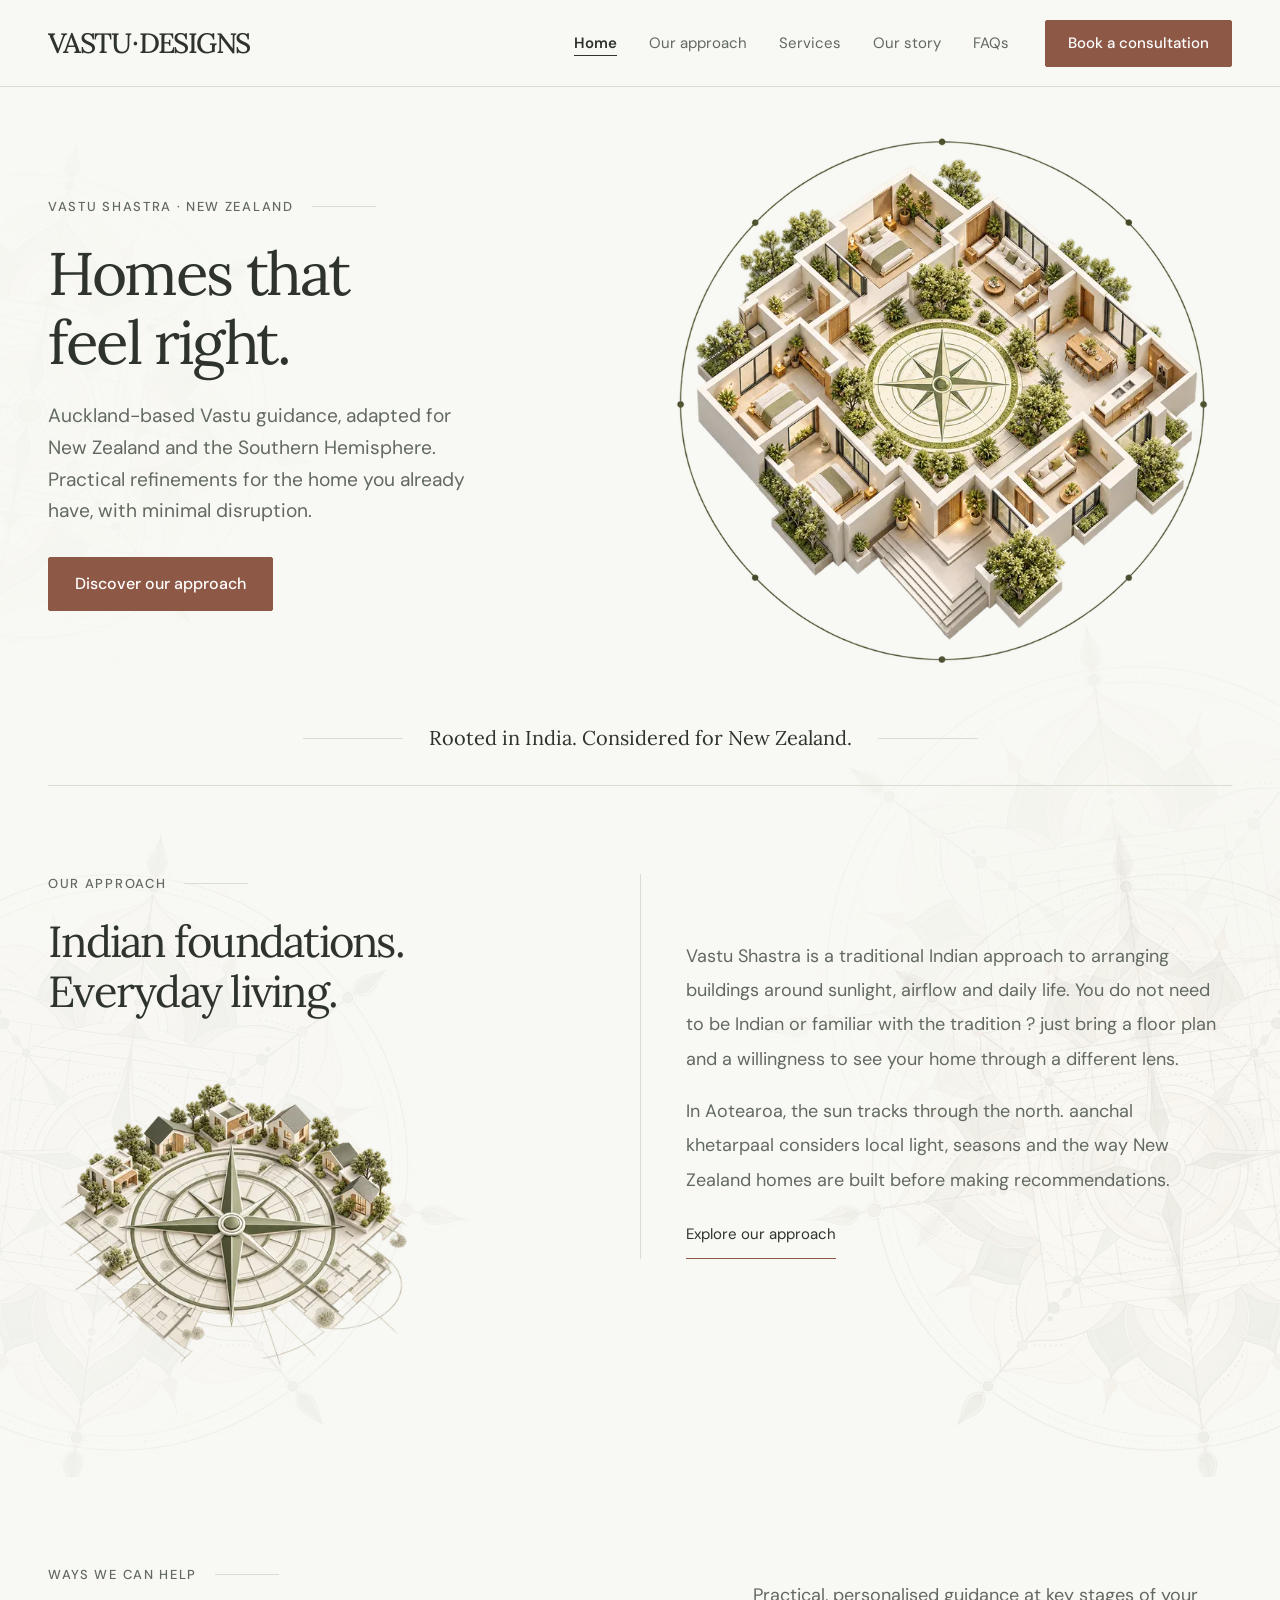
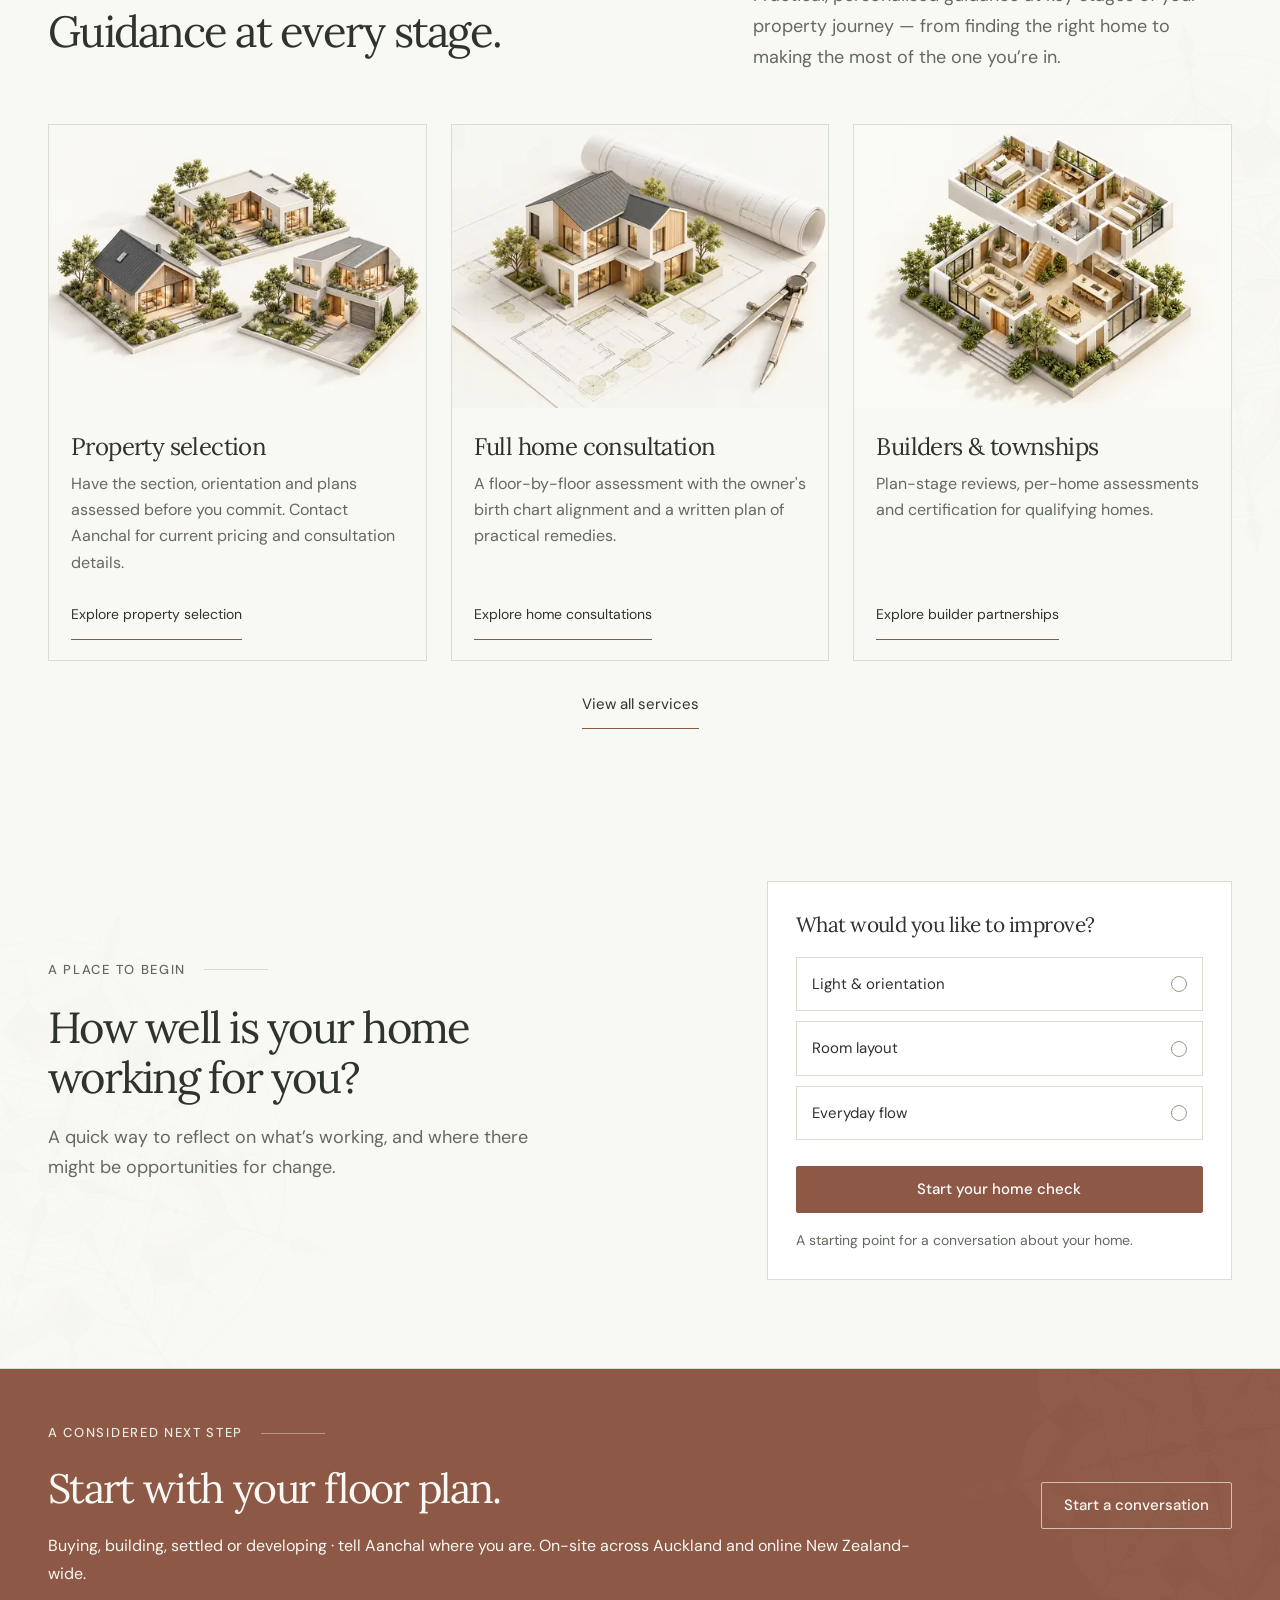
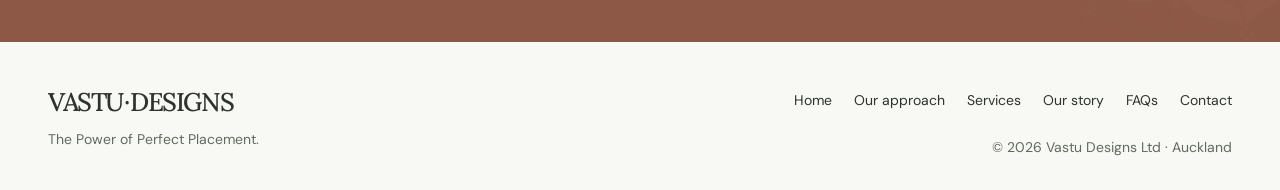
==== commit 73f1967f: "fix name" ====
--- a/index.html
+++ b/index.html
@@ -7,7 +7,7 @@
   <meta charset="utf-8">
   <meta name="viewport" content="width=device-width, initial-scale=1">
   <meta name="theme-color" content="#59634f">
-  <meta name="description" content="Indian Vastu Shastra guidance by Aanchal Khetarpal for homes in Auckland, New Zealand and beyond. Southern Hemisphere consultations on-site and online.">
+  <meta name="description" content="Indian Vastu Shastra guidance by aanchal khetarpaal for homes in Auckland, New Zealand and beyond. Southern Hemisphere consultations on-site and online.">
   <title>Vastu Designs - Homes that feel right.</title>
   <link rel="icon" type="image/svg+xml" href="data:image/svg+xml,%3Csvg%20xmlns='http://www.w3.org/2000/svg'%20viewBox='0%200%2064%2064'%3E%3Crect%20width='64'%20height='64'%20rx='10'%20fill='%23F8F8F4'/%3E%3Cpath%20d='M16%2017l16%2032%2016-32M24%2017l8%2016%208-16'%20fill='none'%20stroke='%2359634F'%20stroke-width='4'/%3E%3C/svg%3E">
   <link rel="preload" href="assets/fonts/lora-400.woff2" as="font" type="font/woff2" crossorigin>
@@ -18,7 +18,7 @@
   <script src="assets/js/layout.js" defer></script>
   <script src="assets/js/site.js" defer></script>
 <meta property="og:title" content="Vastu Designs - Homes that feel right.">
-<meta property="og:description" content="Indian Vastu Shastra guidance by Aanchal Khetarpal for homes in Auckland, New Zealand and beyond. Southern Hemisphere consultations on-site and online.">
+<meta property="og:description" content="Indian Vastu Shastra guidance by aanchal khetarpaal for homes in Auckland, New Zealand and beyond. Southern Hemisphere consultations on-site and online.">
 <meta property="og:type" content="website">
 </head>
 <body data-page="index">
@@ -51,7 +51,7 @@
           </div>
           <div class="col-lg-6 foundations-copy">
 <p>Vastu Shastra is a traditional Indian approach to arranging buildings around sunlight, airflow and daily life. You do not need to be Indian or familiar with the tradition ? just bring a floor plan and a willingness to see your home through a different lens.</p>
-<p>In Aotearoa, the sun tracks through the north. Aanchal Khetarpal considers local light, seasons and the way New Zealand homes are built before making recommendations.</p>
+<p>In Aotearoa, the sun tracks through the north. aanchal khetarpaal considers local light, seasons and the way New Zealand homes are built before making recommendations.</p>
 <a class="text-link" href="approach.html">Explore our approach</a>
 </div>
 </div>
--- a/assets/css/styles.css
+++ b/assets/css/styles.css
@@ -4,7 +4,7 @@
 @font-face{font-family:'DM Sans';font-style:normal;font-weight:500;font-display:swap;src:url('../fonts/dm-sans-500.woff2') format('woff2')}
 @font-face{font-family:'DM Sans';font-style:normal;font-weight:600;font-display:swap;src:url('../fonts/dm-sans-600.woff2') format('woff2')}
 
-:root{--ivory:#f8f8f4;--graphite:#2e342d;--olive:#59634f;--olive-hover:#424b3a;--sage:#eff1ea;--line:#d8ded1;--muted:#626a60;--paper:#fff;--body-font:'DM Sans',Arial,sans-serif;--heading-font:Lora,Georgia,serif;--bs-body-font-family:var(--body-font);--bs-body-color:var(--graphite);--bs-body-bg:var(--ivory);--bs-border-color:var(--line)}
+:root{--ivory:#f8f8f4;--graphite:#2e342d;--olive:#8d5846;--olive-hover:#6f4031;--sage:#eff1ea;--line:#d8ded1;--muted:#626a60;--paper:#fff;--body-font:'DM Sans',Arial,sans-serif;--heading-font:Lora,Georgia,serif;--bs-body-font-family:var(--body-font);--bs-body-color:var(--graphite);--bs-body-bg:var(--ivory);--bs-border-color:var(--line)}
 html{scroll-behavior:smooth;scroll-padding-top:100px}
 body{font-family:var(--body-font);font-size:1rem;line-height:1.75;background:var(--ivory);color:var(--graphite);-webkit-font-smoothing:antialiased}
 #main-content{position:relative;overflow:hidden}
@@ -112,10 +112,9 @@
 .developer-section .eyebrow{color:#e8ebdf}
 .developer-section .eyebrow::after{background:rgba(248,248,244,.4)}
 .story-section{border-bottom:1px solid var(--line)}
-.story-frame{position:relative;width:100%;max-width:340px;margin:auto;aspect-ratio:142/225;overflow:hidden;background:var(--sage)}
-.story-reference{position:absolute;width:316.1971831%;max-width:none;height:auto;left:-209.8591549%;top:-541.7777778%}
+.story-video-frame{position:relative;width:100%;max-width:540px;margin:auto;overflow:hidden;background:var(--sage)}
 .story-figure figcaption{text-align:center;font-size:.875rem;margin:15px 0 0;color:var(--muted)}
-.story-video{display:block;width:100%;height:100%;object-fit:contain;background:var(--sage)}
+.story-video{display:block;width:100%;height:auto;max-height:760px;object-fit:contain;background:var(--sage)}
 .faq-section{padding-top:72px;padding-bottom:72px}
 .vastu-accordion{--bs-accordion-bg:transparent;--bs-accordion-color:var(--muted);--bs-accordion-border-color:var(--line);--bs-accordion-btn-color:var(--graphite);--bs-accordion-active-bg:var(--sage);--bs-accordion-active-color:var(--graphite);--bs-accordion-btn-focus-box-shadow:0 0 0 3px rgba(89,99,79,.16)}
 .accordion-button{font-family:var(--body-font);font-size:1rem;line-height:1.5;padding:21px 18px}
@@ -129,12 +128,12 @@
 .form-label{font-size:.9375rem;color:var(--graphite);margin-bottom:7px}
 .optional-label{font-size:.875rem;color:var(--muted)}
 .form-control,.form-select{border:1px solid var(--line);background-color:var(--ivory);border-radius:1px;min-height:48px;padding:11px 13px;color:var(--graphite);font-size:1rem;line-height:1.6}
-.form-control:focus,.form-select:focus{border-color:var(--olive);background-color:var(--paper);box-shadow:0 0 0 3px rgba(89,99,79,.12)}
+.form-control:focus,.form-select:focus{border-color:var(--olive);background-color:var(--paper);box-shadow:0 0 0 3px rgba(141,88,70,.12)}
 textarea.form-control{min-height:155px;resize:vertical}
 .form-check{padding-left:1.85rem;line-height:1.65}
 .form-check-input{margin-top:.35em;margin-left:-1.85rem!important;border-color:#9aa28f;border-radius:2px!important}
 .form-check-input:checked{background-color:var(--olive);border-color:var(--olive)}
-.form-check-input:focus{border-color:var(--olive);box-shadow:0 0 0 3px rgba(89,99,79,.12)}
+.form-check-input:focus{border-color:var(--olive);box-shadow:0 0 0 3px rgba(141,88,70,.12)}
 .form-check-label{font-size:.9375rem;cursor:pointer}
 .honeypot{position:absolute;width:1px;height:1px;overflow:hidden;clip-path:inset(50%);white-space:nowrap}
 .invalid-feedback{font-size:.875rem}
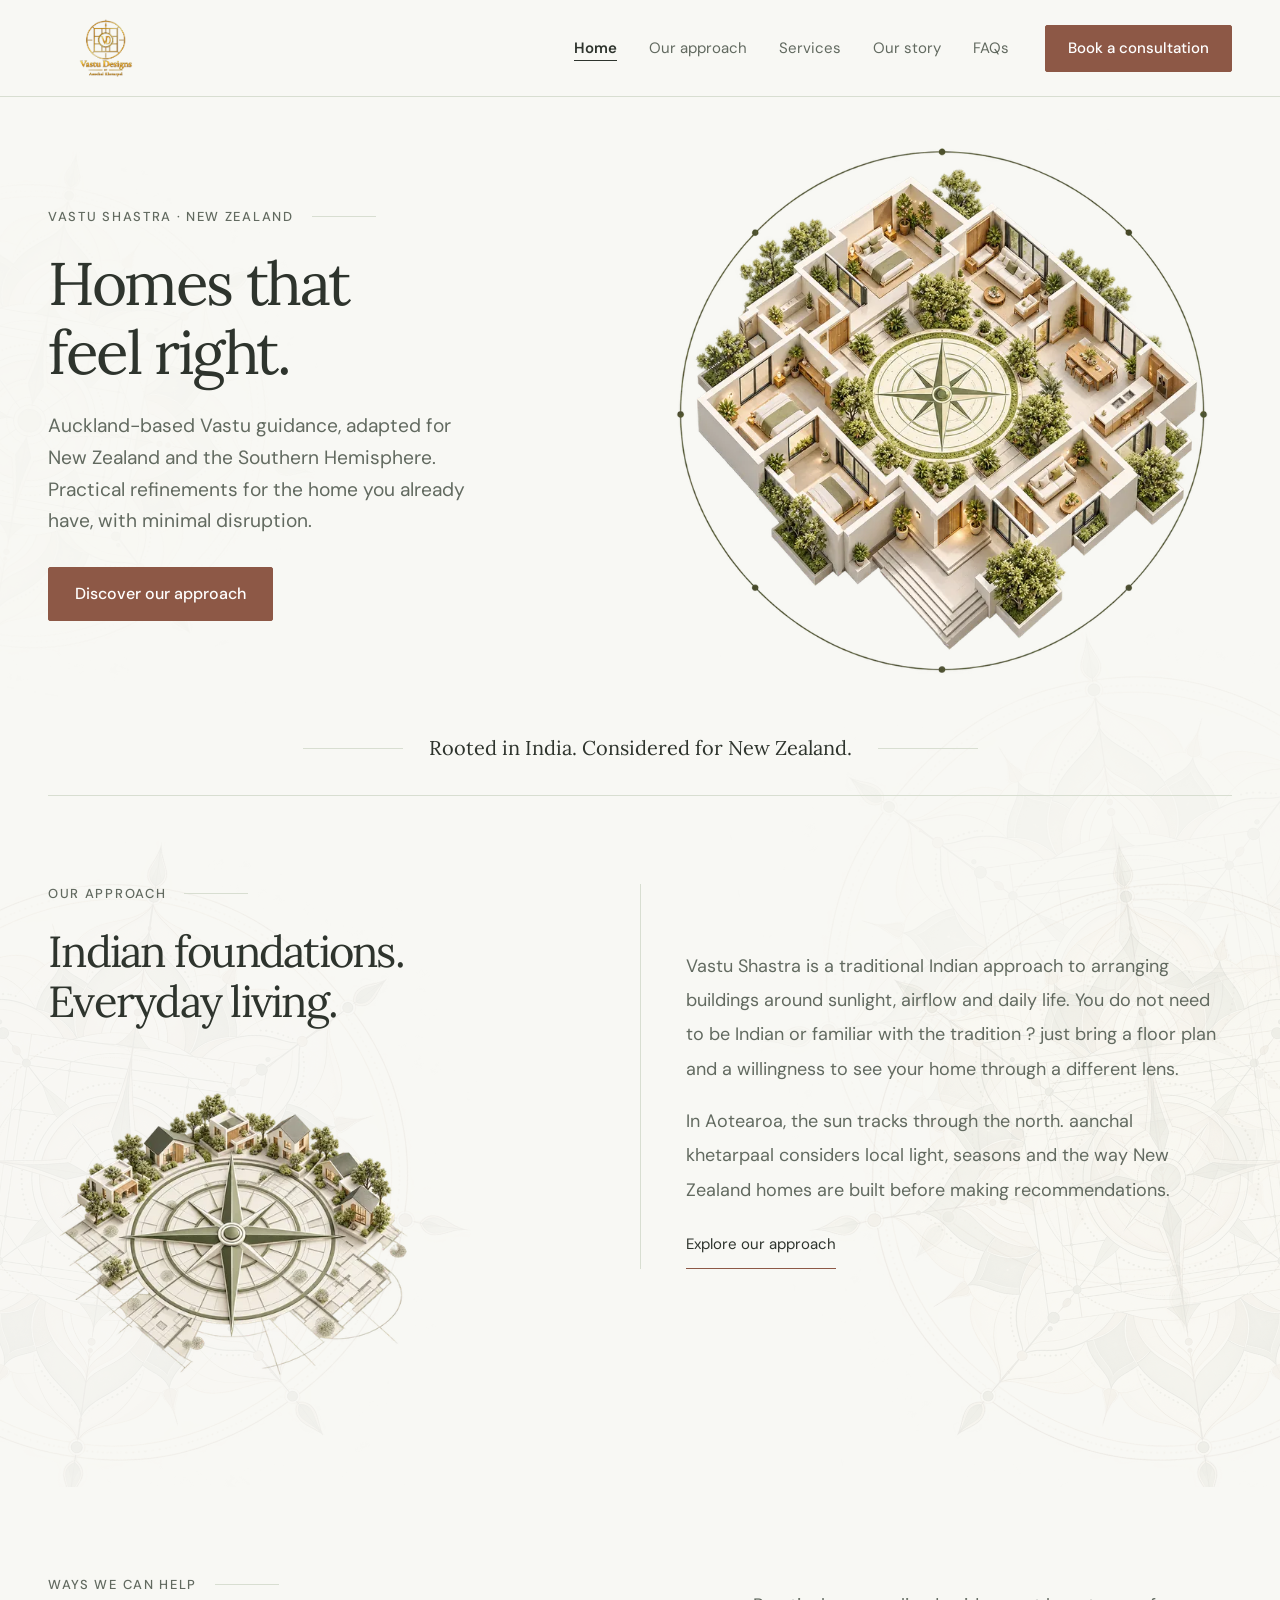
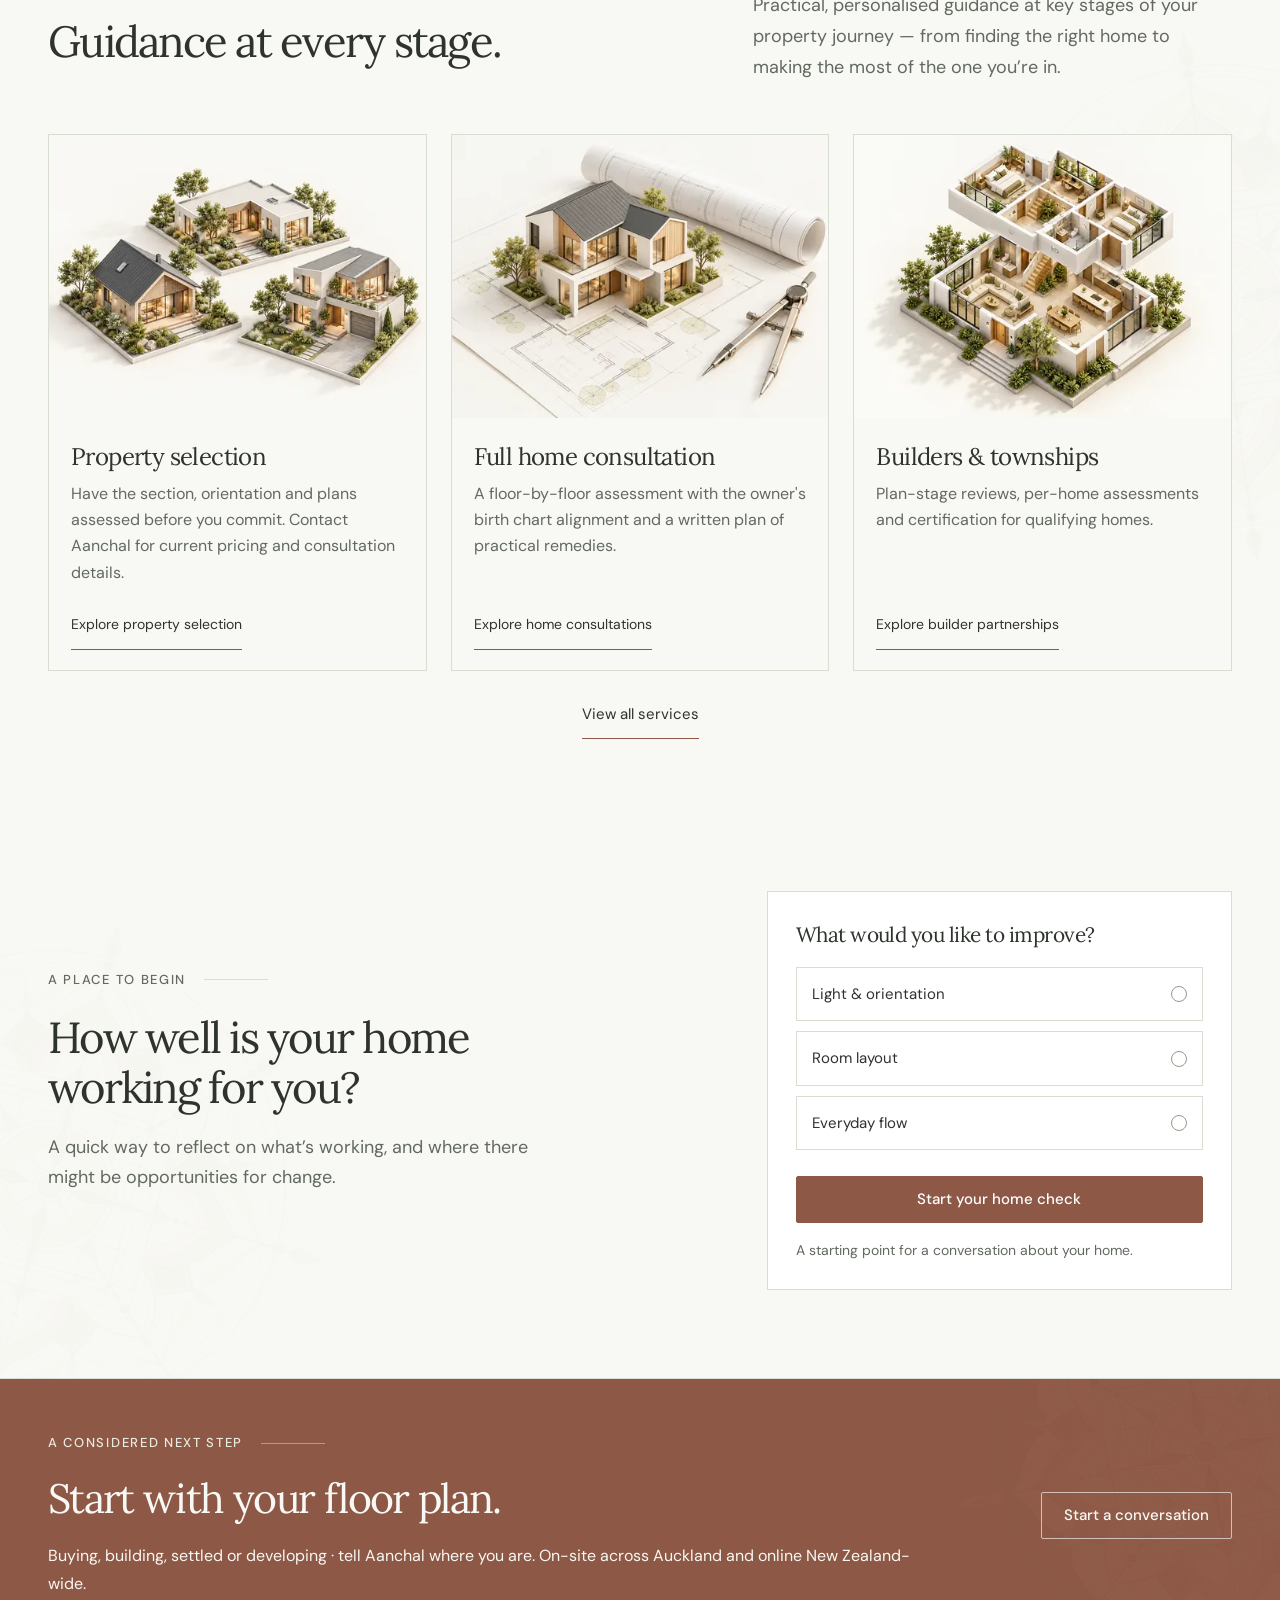
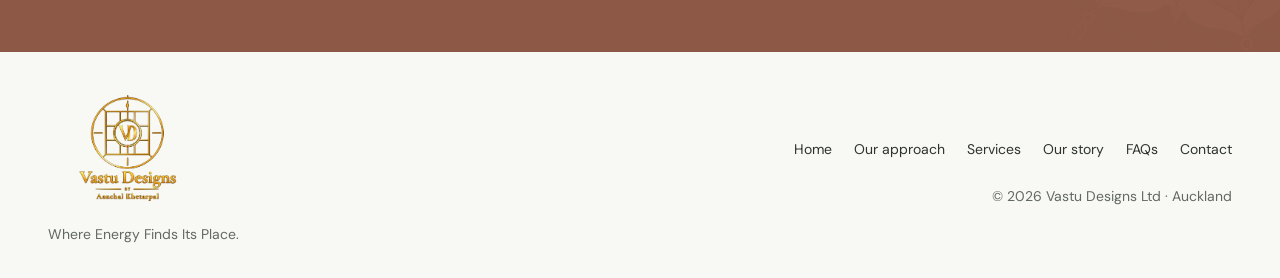
==== commit 330e9c29: "solved issues" ====
--- a/index.html
+++ b/index.html
@@ -6,6 +6,9 @@
 <head>
   <meta charset="utf-8">
   <meta name="viewport" content="width=device-width, initial-scale=1">
+  <link rel="apple-touch-icon" href="log.png">
+  <link rel="icon" type="image/png" href="log.png">
+  <meta property="og:image" content="log.png">
   <meta name="theme-color" content="#59634f">
   <meta name="description" content="Indian Vastu Shastra guidance by aanchal khetarpaal for homes in Auckland, New Zealand and beyond. Southern Hemisphere consultations on-site and online.">
   <title>Vastu Designs - Homes that feel right.</title>
--- a/assets/css/styles.css
+++ b/assets/css/styles.css
@@ -42,6 +42,8 @@
 .navbar{min-height:86px;padding-top:12px;padding-bottom:12px}
 .wordmark{font-family:var(--heading-font);font-size:1.75rem;font-weight:500;letter-spacing:-.055em;line-height:1.15;white-space:nowrap;color:var(--graphite)}
 .wordmark span{display:inline-block;margin:0 .05em}
+.brand-lockup{display:inline-flex;align-items:center;line-height:0;overflow:hidden;background:transparent}
+.brand-logo{display:block;width:116px;height:62px;object-fit:contain}
 .navbar-brand{margin-right:28px}
 .navbar .nav-link{font-size:.9375rem;font-weight:400;color:var(--muted);padding:12px 16px!important}
 .navbar .nav-link:hover,.navbar .nav-link:focus{color:var(--graphite)}
@@ -141,7 +143,8 @@
 .form-status.is-error{border-color:#ccaba6;color:#7a352d;background:#fff8f7}
 .form-status.is-success{background:var(--sage)}
 .site-footer{padding:38px 0 32px}
-.footer-wordmark{display:inline-block;font-size:1.6rem}
+.footer-brand-lockup{width:160px;height:116px}
+.footer-brand-lockup .brand-logo{width:100%;height:100%}
 .site-footer p{font-size:.875rem;margin:7px 0 0}
 .footer-nav{display:flex;justify-content:flex-end;align-items:center;flex-wrap:wrap;gap:16px 22px;font-size:.875rem;line-height:1.5}
 .footer-nav a{padding:10px 0;min-height:40px}
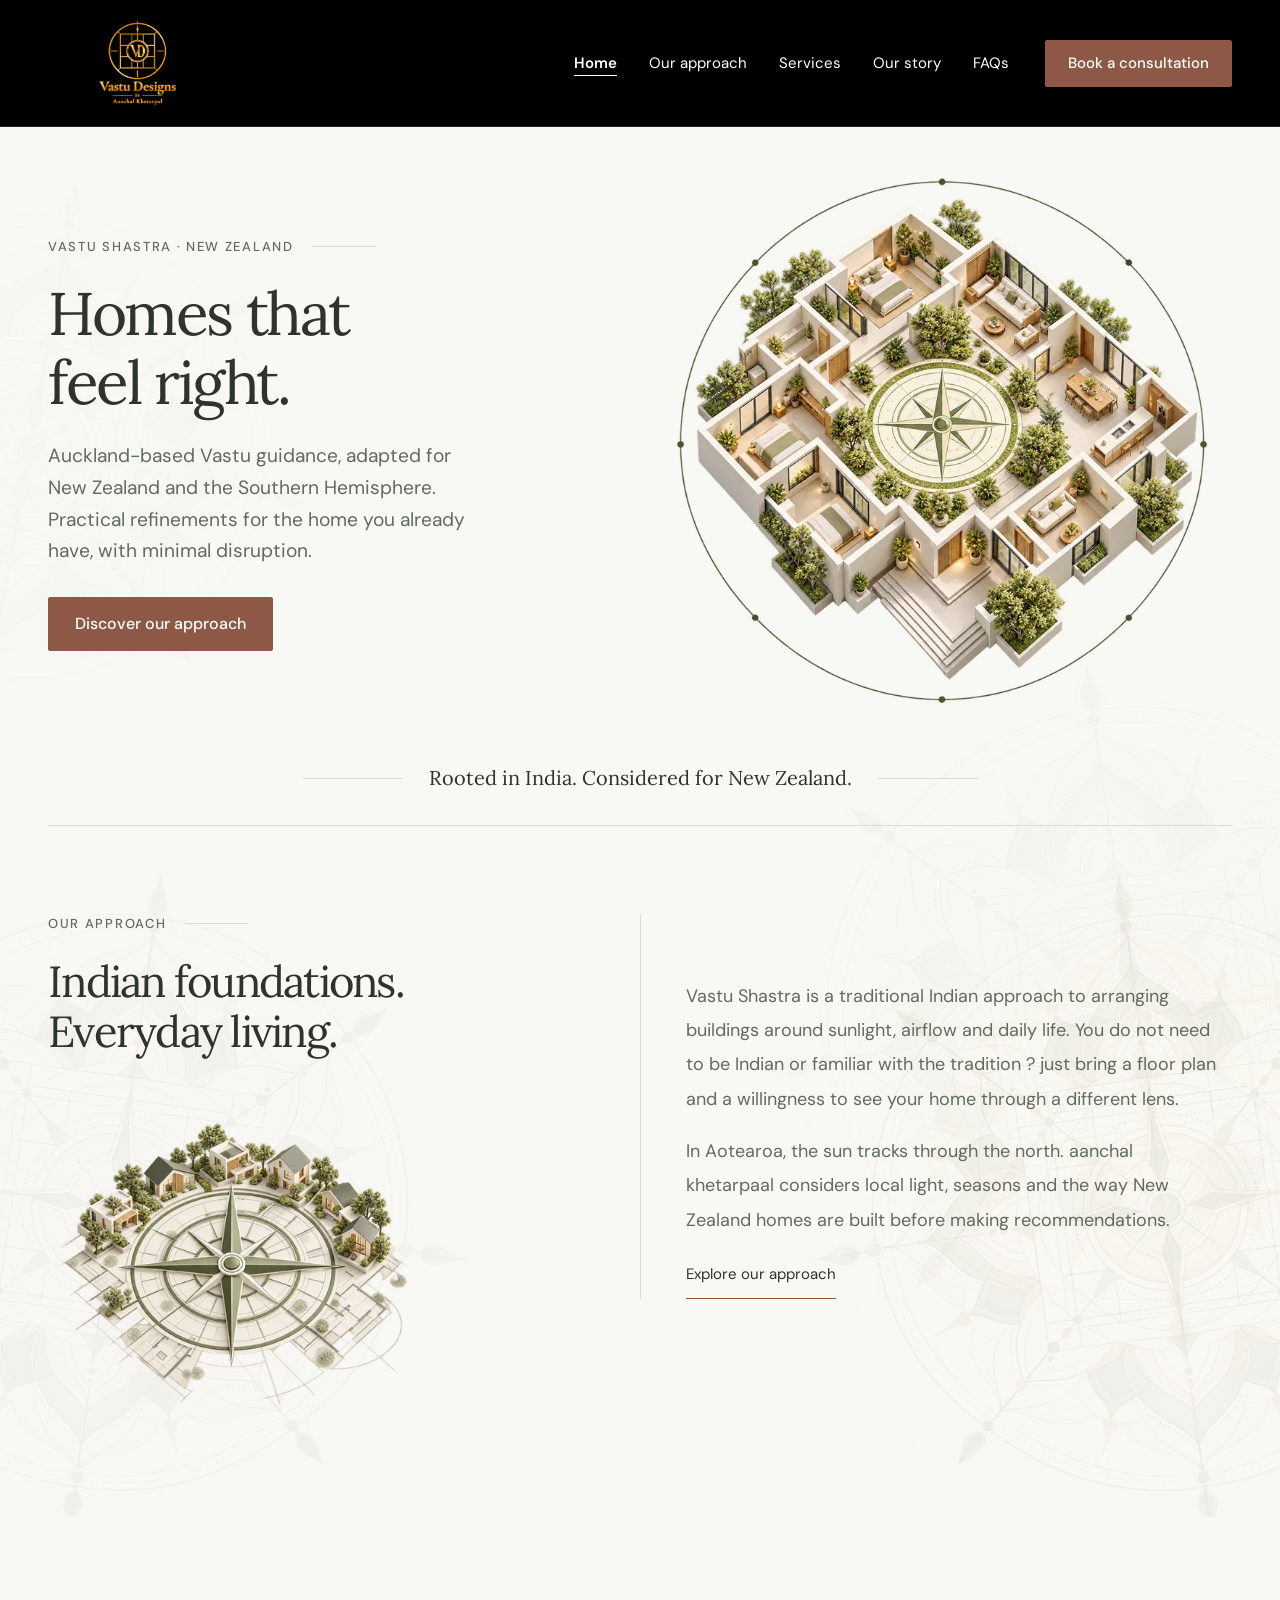
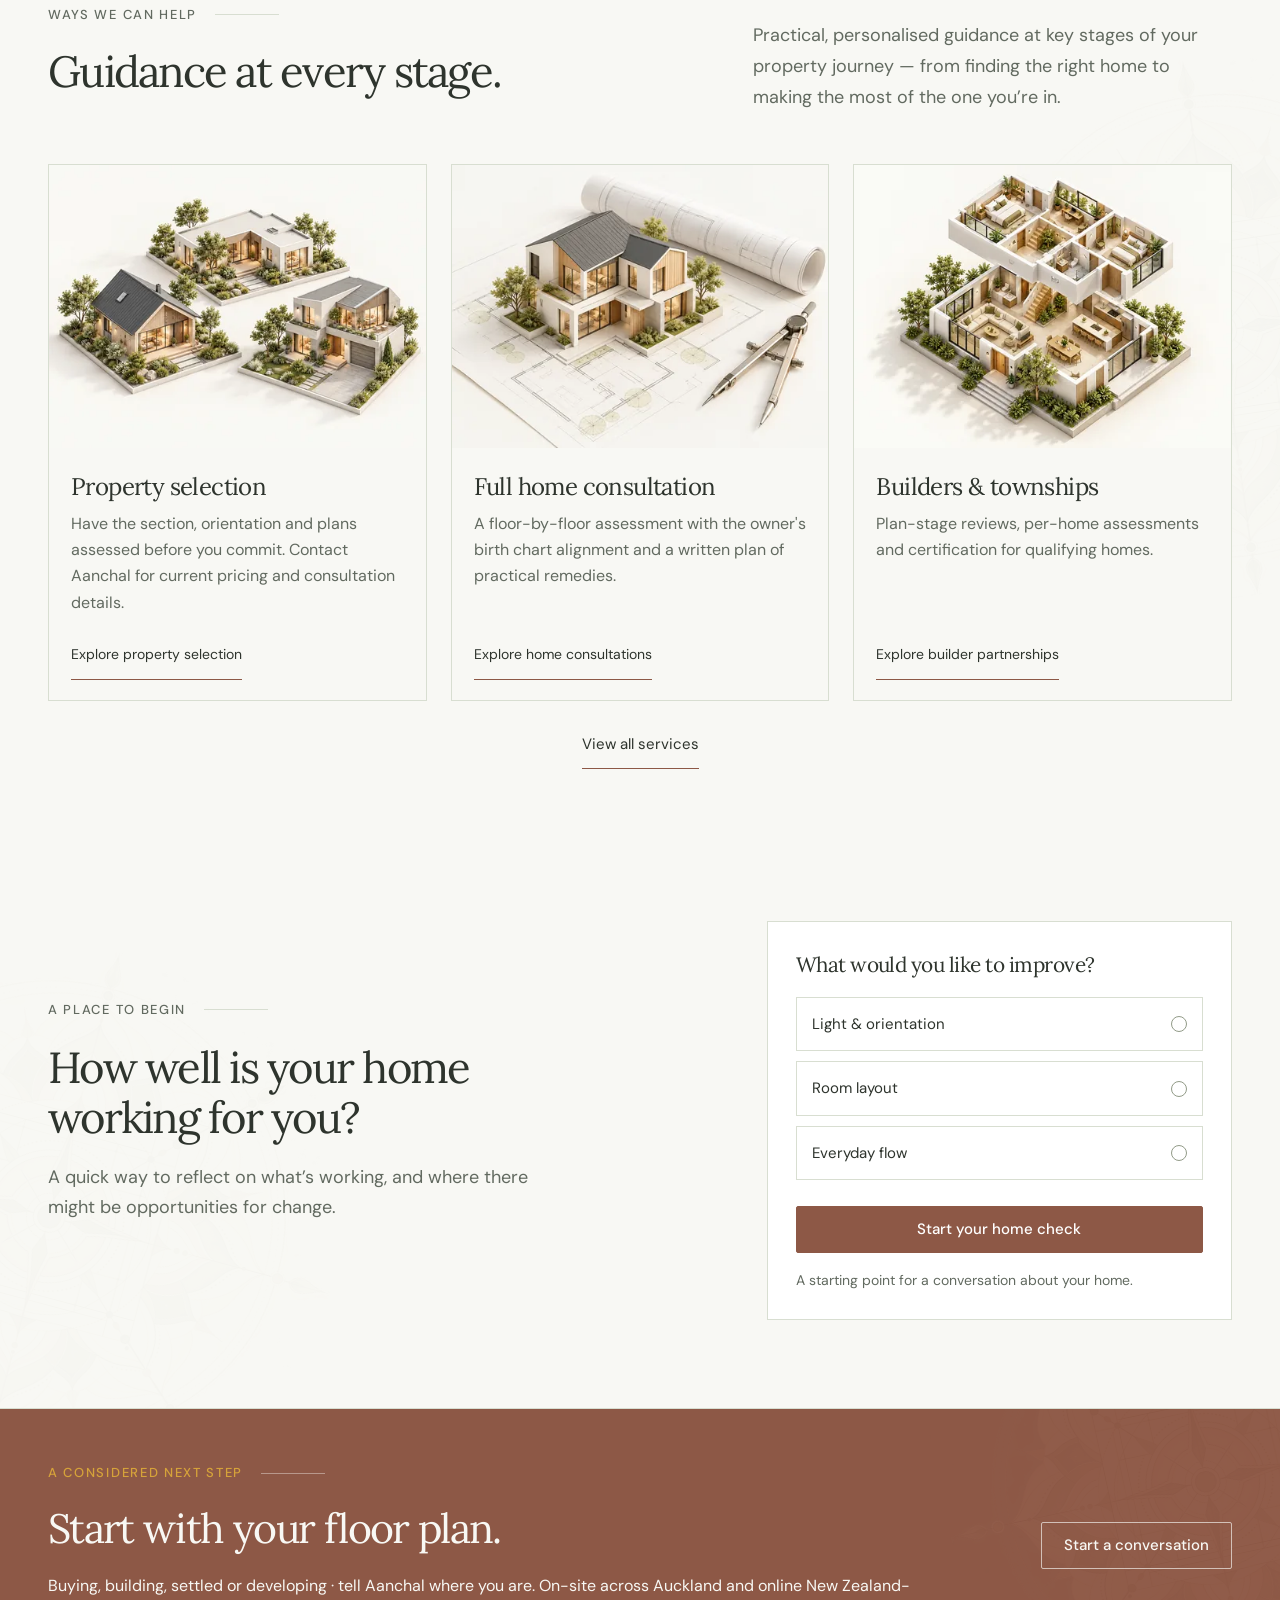
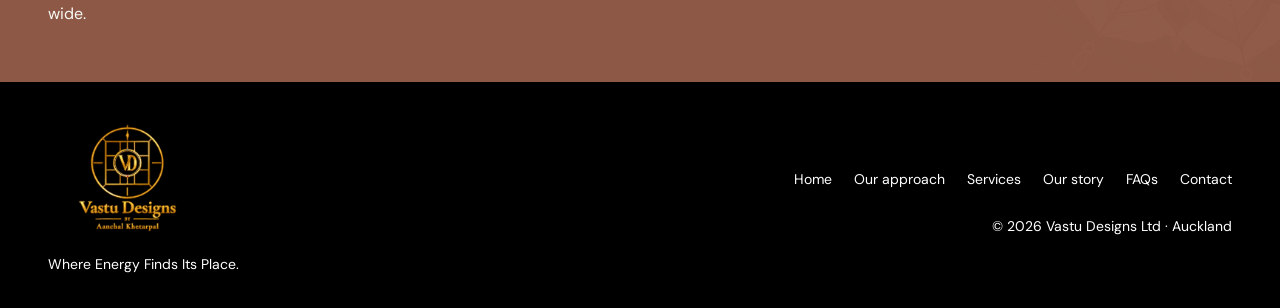
==== commit 74310ba3: "some more changes" ====
--- a/index.html
+++ b/index.html
@@ -132,7 +132,7 @@
 
     <section class="developer-section page-cta" aria-labelledby="next-step-heading"><div class="container site-container"><div class="row align-items-center gy-4">
 <div class="col-lg-9">
-<p class="eyebrow">A considered next step</p>
+<p class="eyebrow next-step-eyebrow">A considered next step</p>
 <h2 id="next-step-heading">Start with your floor plan.</h2>
 <p class="mb-0">Buying, building, settled or developing &middot; tell Aanchal where you are. On-site across Auckland and online New Zealand-wide.</p>
 </div>
--- a/assets/css/styles.css
+++ b/assets/css/styles.css
@@ -38,19 +38,19 @@
 .pale-panel{background:var(--sage)}
 .skip-link{position:fixed;left:16px;top:-100px;padding:12px 20px;background:var(--graphite);color:#fff;z-index:1100}
 .skip-link:focus{top:16px;color:#fff}
-.site-header{background:rgba(248,248,244,.97);border-bottom:1px solid var(--line);position:sticky;top:0;z-index:1030}
+.site-header{background:#000;border-bottom:1px solid #252525;position:sticky;top:0;z-index:1030}
 .navbar{min-height:86px;padding-top:12px;padding-bottom:12px}
 .wordmark{font-family:var(--heading-font);font-size:1.75rem;font-weight:500;letter-spacing:-.055em;line-height:1.15;white-space:nowrap;color:var(--graphite)}
 .wordmark span{display:inline-block;margin:0 .05em}
-.brand-lockup{display:inline-flex;align-items:center;line-height:0;overflow:hidden;background:transparent}
-.brand-logo{display:block;width:116px;height:62px;object-fit:contain}
+.brand-lockup{display:inline-flex;align-items:center;line-height:0;overflow:hidden;background:#000}
+.brand-logo{display:block;width:180px;height:92px;object-fit:contain}
 .navbar-brand{margin-right:28px}
-.navbar .nav-link{font-size:.9375rem;font-weight:400;color:var(--muted);padding:12px 16px!important}
-.navbar .nav-link:hover,.navbar .nav-link:focus{color:var(--graphite)}
+.navbar .nav-link{font-size:.9375rem;font-weight:400;color:#fff;padding:12px 16px!important}
+.navbar .nav-link:hover,.navbar .nav-link:focus{color:#fff}
 .nav-booking{margin-left:20px}
-.navbar-toggler{border:1px solid var(--line);border-radius:0;padding:8px;min-width:44px;min-height:44px}
+.navbar-toggler{border:1px solid #fff;border-radius:0;padding:8px;min-width:44px;min-height:44px}
 .navbar-toggler:focus{box-shadow:0 0 0 3px rgba(89,99,79,.2)}
-.navbar-toggler-icon{width:1.2em;height:1.2em}
+.navbar-toggler-icon{width:1.2em;height:1.2em;filter:none;background-image:url("data:image/svg+xml,%3Csvg xmlns='http://www.w3.org/2000/svg' viewBox='0 0 30 30'%3E%3Cpath stroke='%23d6a33a' stroke-linecap='round' stroke-miterlimit='10' stroke-width='2.5' d='M4 7h22M4 15h22M4 23h22'/%3E%3C/svg%3E")}
 .btn{border-radius:2px;padding:12px 22px;min-height:46px;font-family:var(--body-font);font-size:.9375rem;font-weight:500;line-height:1.4;letter-spacing:0;transition:background-color .18s,color .18s,border-color .18s,box-shadow .18s}
 .btn-vastu{color:#fff;background:var(--olive);border:1px solid var(--olive)}
 .btn-vastu:hover,.btn-vastu:focus-visible,.btn-vastu:active{color:#fff;background:var(--olive-hover);border-color:var(--olive-hover)}
@@ -113,6 +113,7 @@
 .developer-section p{color:var(--ivory)}
 .developer-section .eyebrow{color:#e8ebdf}
 .developer-section .eyebrow::after{background:rgba(248,248,244,.4)}
+.next-step-eyebrow{color:#d6a33a!important}
 .story-section{border-bottom:1px solid var(--line)}
 .story-video-frame{position:relative;width:100%;max-width:540px;margin:auto;overflow:hidden;background:var(--sage)}
 .story-figure figcaption{text-align:center;font-size:.875rem;margin:15px 0 0;color:var(--muted)}
@@ -142,14 +143,15 @@
 .form-status{padding:13px 15px;border:1px solid var(--line);font-size:.9375rem;line-height:1.65;color:var(--graphite);background:var(--sage)}
 .form-status.is-error{border-color:#ccaba6;color:#7a352d;background:#fff8f7}
 .form-status.is-success{background:var(--sage)}
-.site-footer{padding:38px 0 32px}
+.site-footer{padding:38px 0 32px;background:#000;color:#fff}
 .footer-brand-lockup{width:160px;height:116px}
 .footer-brand-lockup .brand-logo{width:100%;height:100%}
-.site-footer p{font-size:.875rem;margin:7px 0 0}
+.site-footer p{font-size:.875rem;margin:7px 0 0;color:#fff}
 .footer-nav{display:flex;justify-content:flex-end;align-items:center;flex-wrap:wrap;gap:16px 22px;font-size:.875rem;line-height:1.5}
 .footer-nav a{padding:10px 0;min-height:40px}
-.footer-nav a:hover{text-decoration:underline;text-underline-offset:5px}
-.copyright{padding-left:22px;border-left:1px solid var(--line);color:var(--muted)}
+.footer-nav a{color:#fff}
+.footer-nav a:hover,.footer-nav a:focus{color:#fff;text-decoration:underline;text-underline-offset:5px}
+.copyright{padding-left:22px;border-left:1px solid #444;color:#fff}
 .modal-content{background:var(--ivory);border-radius:2px;border-color:var(--line)}
 .modal-header,.modal-footer{border-color:var(--line);padding:20px 25px}
 .modal-body{padding:25px}
@@ -166,7 +168,7 @@
 @media(prefers-reduced-motion:reduce){html{scroll-behavior:auto}*,*::before,*::after{transition:none!important;animation:none!important}}
 
 /* Multipage navigation, page openings and supporting content. */
-.navbar .nav-link.active{color:var(--graphite);font-weight:600;text-decoration:underline;text-decoration-thickness:1px;text-underline-offset:7px}
+.navbar .nav-link.active{color:#fff;font-weight:600;text-decoration:underline;text-decoration-thickness:1px;text-underline-offset:7px}
 .nav-booking .btn.active{color:#fff;background:var(--olive-hover);border-color:var(--olive-hover)}
 .page-breadcrumb{padding-top:30px;padding-bottom:0}
 .breadcrumb{--bs-breadcrumb-divider:' / ';font-size:.875rem;margin:0;color:var(--muted)}
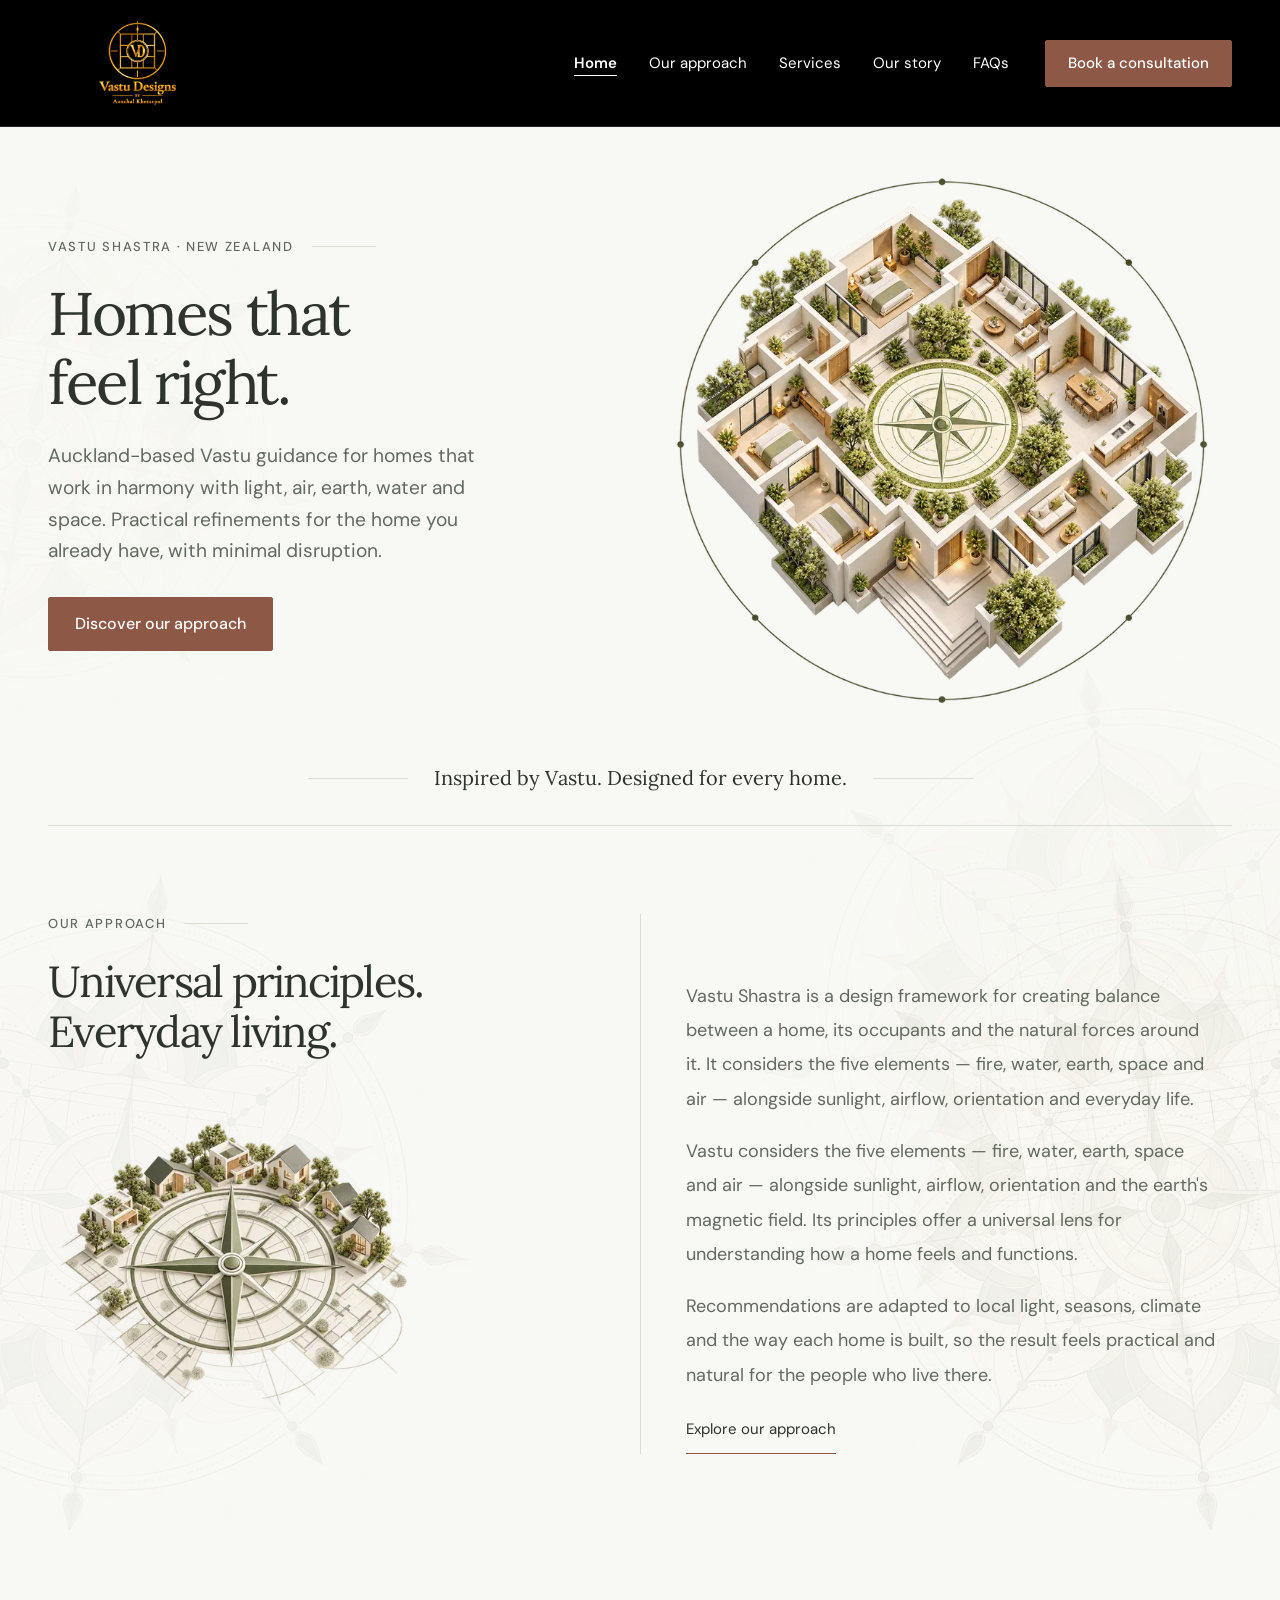
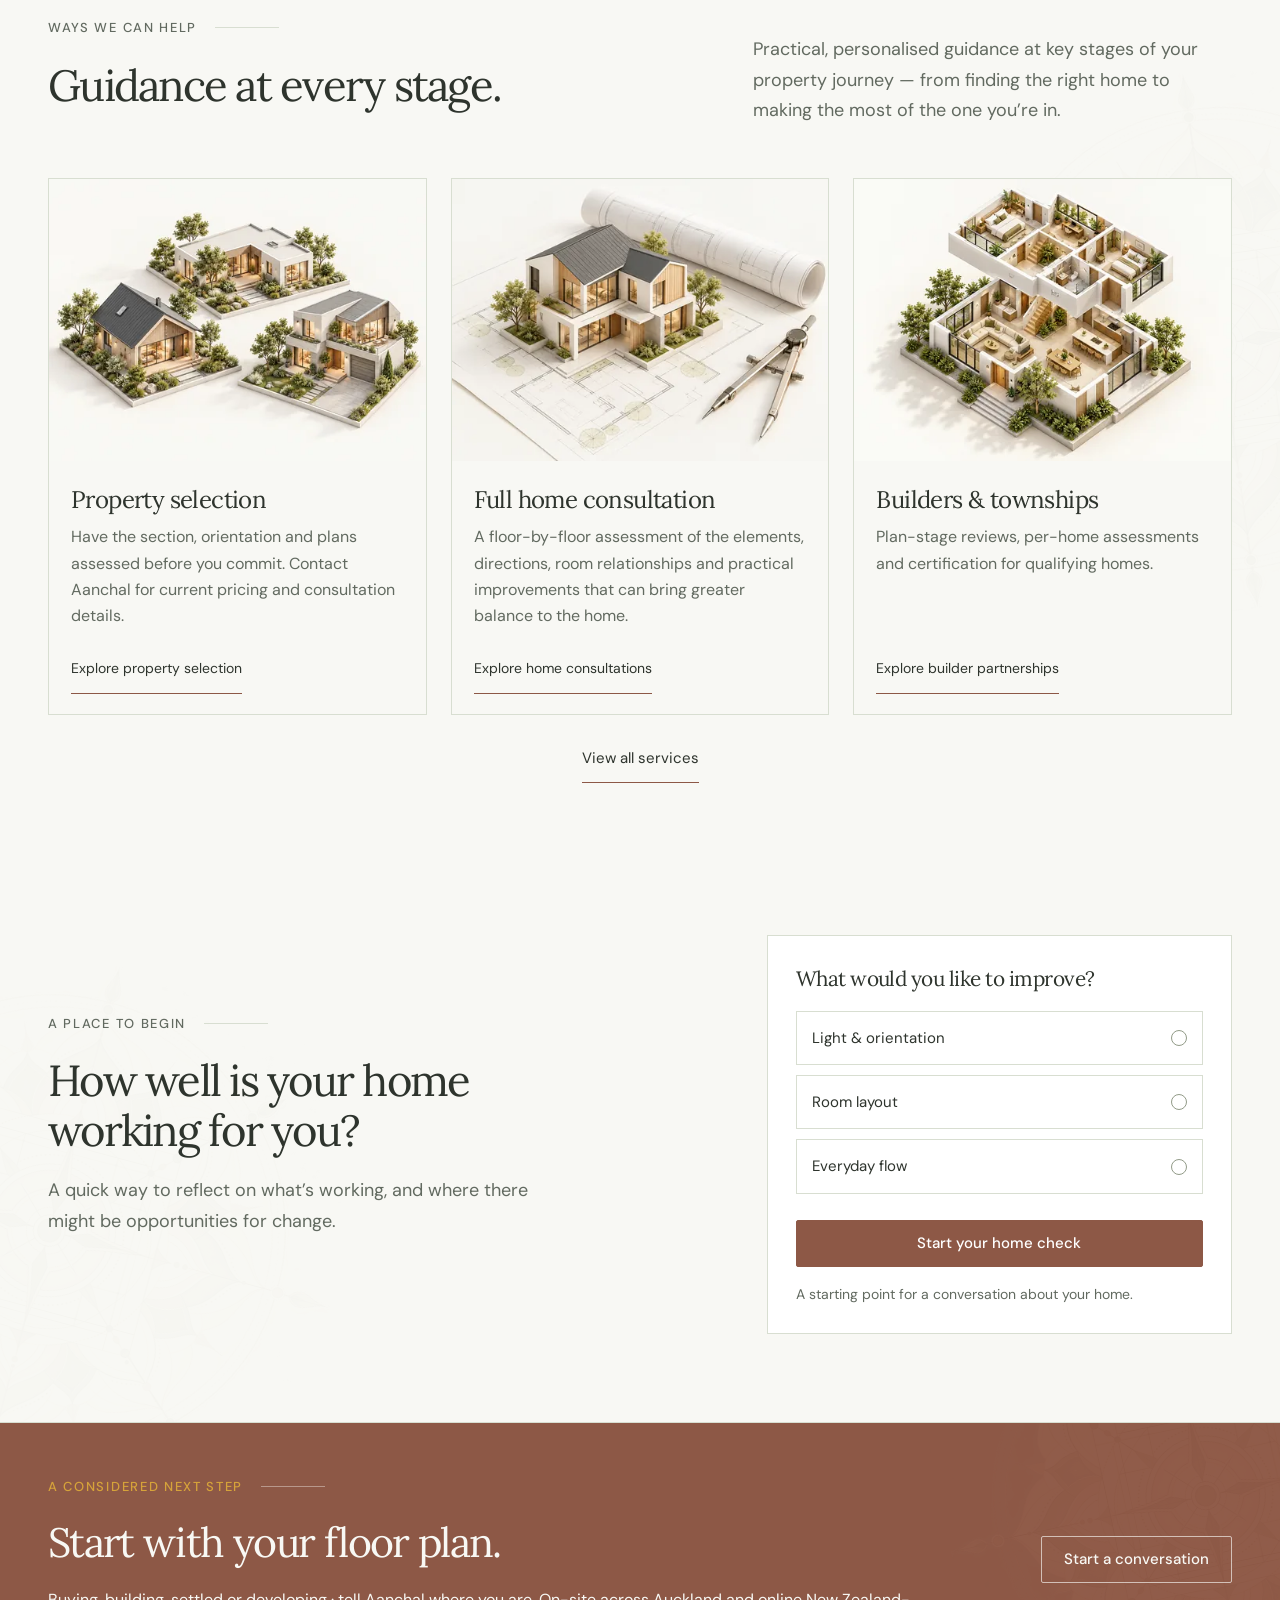
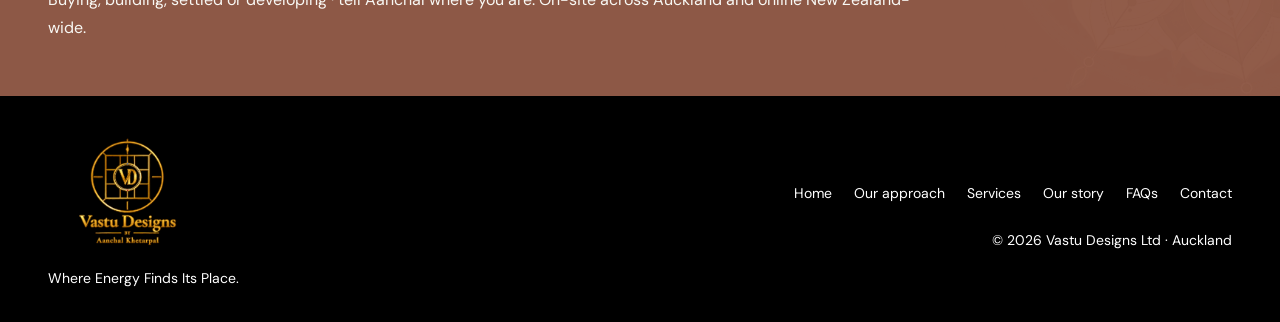
==== commit b610da65: "contendt change" ====
--- a/index.html
+++ b/index.html
@@ -10,7 +10,7 @@
   <link rel="icon" type="image/png" href="log.png">
   <meta property="og:image" content="log.png">
   <meta name="theme-color" content="#59634f">
-  <meta name="description" content="Indian Vastu Shastra guidance by aanchal khetarpaal for homes in Auckland, New Zealand and beyond. Southern Hemisphere consultations on-site and online.">
+  <meta name="description" content="Universal Vastu design guidance by aanchal khetarpaal for homes in Auckland, New Zealand and beyond. Consultations on-site and online.">
   <title>Vastu Designs - Homes that feel right.</title>
   <link rel="icon" type="image/svg+xml" href="data:image/svg+xml,%3Csvg%20xmlns='http://www.w3.org/2000/svg'%20viewBox='0%200%2064%2064'%3E%3Crect%20width='64'%20height='64'%20rx='10'%20fill='%23F8F8F4'/%3E%3Cpath%20d='M16%2017l16%2032%2016-32M24%2017l8%2016%208-16'%20fill='none'%20stroke='%2359634F'%20stroke-width='4'/%3E%3C/svg%3E">
   <link rel="preload" href="assets/fonts/lora-400.woff2" as="font" type="font/woff2" crossorigin>
@@ -21,7 +21,7 @@
   <script src="assets/js/layout.js" defer></script>
   <script src="assets/js/site.js" defer></script>
 <meta property="og:title" content="Vastu Designs - Homes that feel right.">
-<meta property="og:description" content="Indian Vastu Shastra guidance by aanchal khetarpaal for homes in Auckland, New Zealand and beyond. Southern Hemisphere consultations on-site and online.">
+<meta property="og:description" content="Universal Vastu design guidance by aanchal khetarpaal for homes in Auckland, New Zealand and beyond. Consultations on-site and online.">
 <meta property="og:type" content="website">
 </head>
 <body data-page="index">
@@ -33,14 +33,14 @@
           <div class="col-lg-6 hero-copy">
             <p class="eyebrow">Vastu Shastra · New Zealand</p>
             <h1 id="hero-heading">Homes that<br>feel right.</h1>
-            <p class="hero-description">Auckland-based Vastu guidance, adapted for New Zealand and the Southern Hemisphere. Practical refinements for the home you already have, with minimal disruption.</p>
+            <p class="hero-description">Auckland-based Vastu guidance for homes that work in harmony with light, air, earth, water and space. Practical refinements for the home you already have, with minimal disruption.</p>
             <a class="btn btn-vastu btn-lg" href="approach.html">Discover our approach</a>
           </div>
           <div class="col-lg-6 hero-art">
             <img class="img-fluid" src="assets/images/hero-vastu-home.webp" srcset="assets/images/hero-vastu-home-480.webp 480w, assets/images/hero-vastu-home-800.webp 800w, assets/images/hero-vastu-home.webp 1200w" sizes="(min-width: 1200px) 610px, (min-width: 992px) 48vw, 94vw" width="1200" height="1200" fetchpriority="high" alt="A conceptual roofless home model with a planted courtyard and a Vastu compass motif.">
           </div>
         </div>
-        <p class="rooted-statement"><span>Rooted in India. Considered for New Zealand.</span></p>
+        <p class="rooted-statement"><span>Inspired by Vastu. Designed for every home.</span></p>
       </div>
     </section>
 
@@ -49,12 +49,13 @@
         <div class="row gx-xl-5 align-items-start">
           <div class="col-lg-6">
             <p class="eyebrow">Our approach</p>
-            <h2 id="approach-heading">Indian foundations. Everyday living.</h2>
+            <h2 id="approach-heading">Universal principles. Everyday living.</h2>
             <img class="compass-art img-fluid" src="assets/images/vastu-compass.webp" srcset="assets/images/vastu-compass-480.webp 480w, assets/images/vastu-compass-800.webp 800w, assets/images/vastu-compass.webp 1000w" sizes="(min-width: 992px) 420px, 85vw" width="1000" height="1000" loading="lazy" decoding="async" alt="A conceptual architectural compass surrounded by miniature homes and floor-plan linework.">
           </div>
           <div class="col-lg-6 foundations-copy">
-<p>Vastu Shastra is a traditional Indian approach to arranging buildings around sunlight, airflow and daily life. You do not need to be Indian or familiar with the tradition ? just bring a floor plan and a willingness to see your home through a different lens.</p>
-<p>In Aotearoa, the sun tracks through the north. aanchal khetarpaal considers local light, seasons and the way New Zealand homes are built before making recommendations.</p>
+<p>Vastu Shastra is a design framework for creating balance between a home, its occupants and the natural forces around it. It considers the five elements — fire, water, earth, space and air — alongside sunlight, airflow, orientation and everyday life.</p>
+<p>Vastu considers the five elements — fire, water, earth, space and air — alongside sunlight, airflow, orientation and the earth's magnetic field. Its principles offer a universal lens for understanding how a home feels and functions.</p>
+<p>Recommendations are adapted to local light, seasons, climate and the way each home is built, so the result feels practical and natural for the people who live there.</p>
 <a class="text-link" href="approach.html">Explore our approach</a>
 </div>
 </div>
@@ -86,7 +87,7 @@
               <img class="service-image" src="assets/images/home-consultation.webp" srcset="assets/images/home-consultation-480.webp 480w, assets/images/home-consultation-800.webp 800w, assets/images/home-consultation.webp 1000w" sizes="(min-width: 992px) 365px, (min-width: 768px) 46vw, 94vw" width="1000" height="750" loading="lazy" decoding="async" alt="A miniature home on architectural drawings beside a drafting compass.">
               <div class="service-body">
 <h3>Full home consultation</h3>
-<p>A floor-by-floor assessment with the owner's birth chart alignment and a written plan of practical remedies.</p>
+<p>A floor-by-floor assessment of the elements, directions, room relationships and practical improvements that can bring greater balance to the home.</p>
 <a class="text-link" href="services.html#home-consultation">Explore home consultations</a>
 </div>
             </article>
